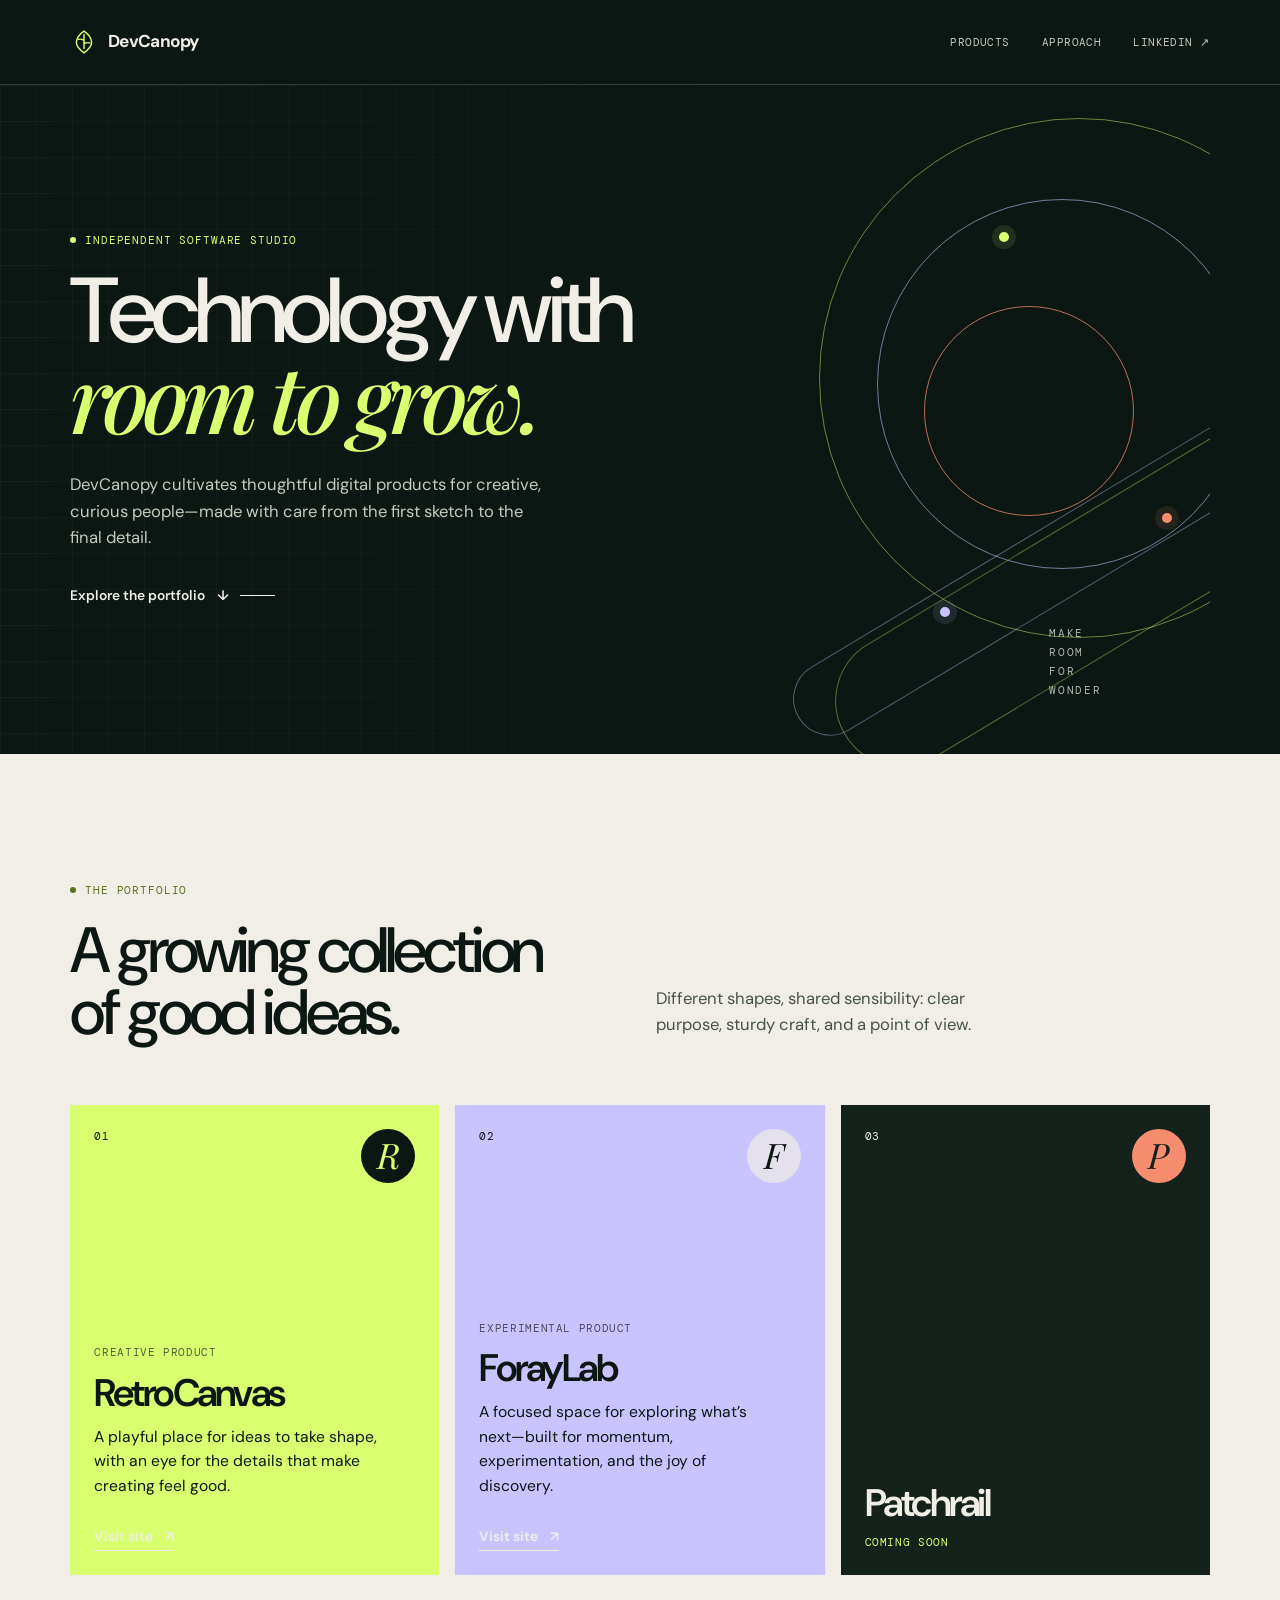
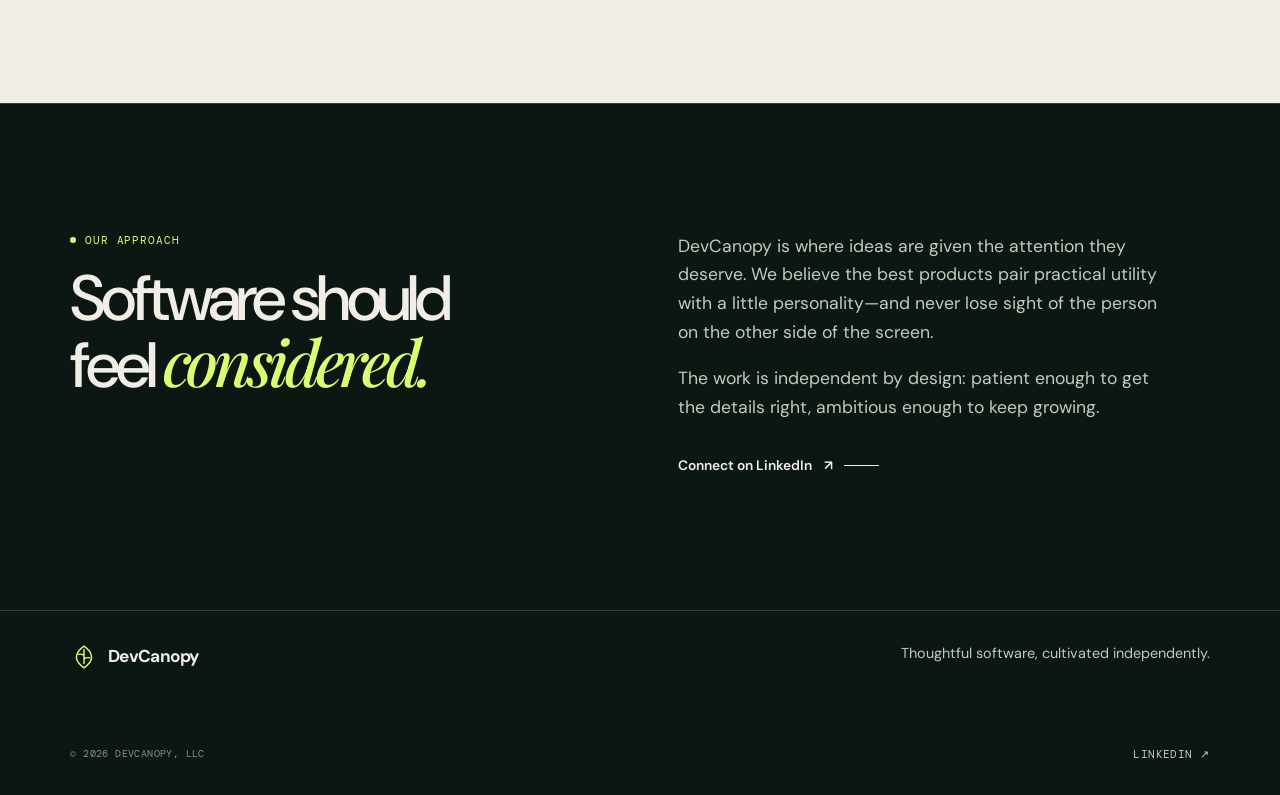
==== index.html @ bb0a16b2 "Dev Canopy - initial build" ====
<!doctype html>
<html lang="en">
  <head>
    <meta charset="UTF-8" />
    <meta name="viewport" content="width=device-width, initial-scale=1.0" />
    <meta
      name="description"
      content="DevCanopy, LLC is an independent software studio cultivating thoughtful digital products for creative, curious people."
    />
    <meta name="theme-color" content="#0c1713" />
    <link rel="canonical" href="https://devcanopy.co/" />
    <link rel="stylesheet" href="styles.css" />

    <meta property="og:type" content="website" />
    <meta property="og:url" content="https://devcanopy.co/" />
    <meta property="og:title" content="DevCanopy — Technology with room to grow" />
    <meta
      property="og:description"
      content="An independent software studio cultivating thoughtful digital products for creative, curious people."
    />
    <meta name="twitter:card" content="summary" />
    <meta name="twitter:title" content="DevCanopy — Technology with room to grow" />
    <meta
      name="twitter:description"
      content="An independent software studio cultivating thoughtful digital products for creative, curious people."
    />

    <title>DevCanopy — Technology with room to grow</title>
    <script type="application/ld+json">
      {
        "@context": "https://schema.org",
        "@type": "Organization",
        "name": "DevCanopy, LLC",
        "url": "https://devcanopy.co/",
        "sameAs": ["https://linkedin.com/jonathanjwatson"]
      }
    </script>
  </head>
  <body>
    <a class="skip-link" href="#main-content">Skip to content</a>

    <header class="site-header">
      <a class="brand" href="#top" aria-label="DevCanopy home">
        <svg class="brand-mark" viewBox="0 0 32 32" aria-hidden="true">
          <path d="M16 3.5c-4.6 3.1-8.7 7.7-8.7 13.2 0 4.7 3.8 8.2 8.7 11.8 4.9-3.6 8.7-7.1 8.7-11.8C24.7 11.2 20.6 6.6 16 3.5Z" />
          <path d="M16 7.5v16M16 14c-2.5-1.4-4.4-1.6-6.6-1M16 18c2.5-1.4 4.4-1.6 6.6-1" />
        </svg>
        <span>DevCanopy</span>
      </a>
      <nav aria-label="Primary navigation">
        <a href="#products">Products</a>
        <a href="#approach">Approach</a>
        <a href="https://linkedin.com/jonathanjwatson" target="_blank" rel="noreferrer">LinkedIn <span aria-hidden="true">↗</span></a>
      </nav>
    </header>

    <main id="main-content">
      <section class="hero section" id="top" aria-labelledby="hero-heading">
        <div class="hero-copy">
          <p class="eyebrow"><span></span> Independent software studio</p>
          <h1 id="hero-heading">Technology with<br /><em>room to grow.</em></h1>
          <p class="hero-intro">
            DevCanopy cultivates thoughtful digital products for creative, curious people—made with care from the first sketch to the final detail.
          </p>
          <a class="text-link" href="#products">Explore the portfolio <span aria-hidden="true">↓</span></a>
        </div>
        <div class="hero-art" aria-hidden="true">
          <div class="halo halo-one"></div>
          <div class="halo halo-two"></div>
          <div class="halo halo-three"></div>
          <div class="seed seed-one"></div>
          <div class="seed seed-two"></div>
          <div class="seed seed-three"></div>
          <p>MAKE<br />ROOM<br />FOR<br />WONDER</p>
        </div>
      </section>

      <section class="products section" id="products" aria-labelledby="products-heading">
        <div class="section-heading">
          <p class="eyebrow"><span></span> The portfolio</p>
          <h2 id="products-heading">A growing collection<br />of good ideas.</h2>
          <p>Different shapes, shared sensibility: clear purpose, sturdy craft, and a point of view.</p>
        </div>

        <div class="product-grid">
          <article class="product-card product-retro">
            <div class="product-card-top">
              <span class="product-number">01</span>
              <span class="product-symbol retro-symbol" aria-hidden="true">R</span>
            </div>
            <div class="product-card-bottom">
              <p class="product-type">Creative product</p>
              <h3>RetroCanvas</h3>
              <p>A playful place for ideas to take shape, with an eye for the details that make creating feel good.</p>
              <a href="https://retrocanvas.io/" target="_blank" rel="noreferrer" aria-label="Visit RetroCanvas">Visit site <span aria-hidden="true">↗</span></a>
            </div>
          </article>

          <article class="product-card product-foray">
            <div class="product-card-top">
              <span class="product-number">02</span>
              <span class="product-symbol foray-symbol" aria-hidden="true">F</span>
            </div>
            <div class="product-card-bottom">
              <p class="product-type">Experimental product</p>
              <h3>ForayLab</h3>
              <p>A focused space for exploring what’s next—built for momentum, experimentation, and the joy of discovery.</p>
              <a href="https://foraylab.io/" target="_blank" rel="noreferrer" aria-label="Visit ForayLab">Visit site <span aria-hidden="true">↗</span></a>
            </div>
          </article>

          <article class="product-card product-patchrail">
            <div class="product-card-top">
              <span class="product-number">03</span>
              <span class="product-symbol patchrail-symbol" aria-hidden="true">P</span>
            </div>
            <div class="product-card-bottom">
              <h3>Patchrail</h3>
              <p class="coming-soon">Coming soon</p>
            </div>
          </article>
        </div>
      </section>

      <section class="approach section" id="approach" aria-labelledby="approach-heading">
        <div class="approach-statement">
          <p class="eyebrow"><span></span> Our approach</p>
          <h2 id="approach-heading">Software should<br />feel <em>considered.</em></h2>
        </div>
        <div class="approach-copy">
          <p>
            DevCanopy is where ideas are given the attention they deserve. We believe the best products pair practical utility with a little personality—and never lose sight of the person on the other side of the screen.
          </p>
          <p>
            The work is independent by design: patient enough to get the details right, ambitious enough to keep growing.
          </p>
          <a class="text-link" href="https://linkedin.com/jonathanjwatson" target="_blank" rel="noreferrer">Connect on LinkedIn <span aria-hidden="true">↗</span></a>
        </div>
      </section>
    </main>

    <footer class="site-footer">
      <a class="brand" href="#top" aria-label="Back to top">
        <svg class="brand-mark" viewBox="0 0 32 32" aria-hidden="true">
          <path d="M16 3.5c-4.6 3.1-8.7 7.7-8.7 13.2 0 4.7 3.8 8.2 8.7 11.8 4.9-3.6 8.7-7.1 8.7-11.8C24.7 11.2 20.6 6.6 16 3.5Z" />
          <path d="M16 7.5v16M16 14c-2.5-1.4-4.4-1.6-6.6-1M16 18c2.5-1.4 4.4-1.6 6.6-1" />
        </svg>
        <span>DevCanopy</span>
      </a>
      <p>Thoughtful software, cultivated independently.</p>
      <div class="footer-meta">
        <span>© <span id="current-year">2026</span> DevCanopy, LLC</span>
        <a href="https://linkedin.com/jonathanjwatson" target="_blank" rel="noreferrer">LinkedIn <span aria-hidden="true">↗</span></a>
      </div>
    </footer>
  </body>
</html>
---- styles.css ----
@import url('https://fonts.googleapis.com/css2?family=DM+Mono:wght@400;500&family=DM+Sans:opsz,wght@9..40,400;9..40,500;9..40,600;9..40,700&family=Playfair+Display:ital,wght@0,500;0,600;1,500;1,600&display=swap');

:root {
  --ink: #0c1713;
  --ink-soft: #15221c;
  --paper: #f0eee6;
  --paper-muted: #c6c9bc;
  --leaf: #d9ff70;
  --leaf-dark: #b5d756;
  --coral: #f58d6e;
  --lavender: #c9c3ff;
  --line: rgba(240, 238, 230, 0.18);
  --sans: 'DM Sans', Arial, sans-serif;
  --serif: 'Playfair Display', Georgia, serif;
  --mono: 'DM Mono', 'SFMono-Regular', Consolas, monospace;
}

* { box-sizing: border-box; }

html { scroll-behavior: smooth; }

body {
  margin: 0;
  background: var(--ink);
  color: var(--paper);
  font-family: var(--sans);
  font-size: 16px;
  line-height: 1.5;
  -webkit-font-smoothing: antialiased;
}

a { color: inherit; }

.skip-link {
  position: fixed;
  top: -4rem;
  left: 1rem;
  z-index: 100;
  padding: .7rem 1rem;
  background: var(--leaf);
  color: var(--ink);
  font-weight: 700;
}

.skip-link:focus { top: 1rem; }

.site-header,
.site-footer,
.section {
  width: min(100%, 1440px);
  margin: 0 auto;
}

.site-header {
  display: flex;
  align-items: center;
  justify-content: space-between;
  min-height: 84px;
  padding: 0 5.5vw;
}

.brand {
  display: inline-flex;
  align-items: center;
  gap: .6rem;
  color: var(--paper);
  font-size: 1.08rem;
  font-weight: 700;
  letter-spacing: -.04em;
  text-decoration: none;
}

.brand-mark {
  width: 28px;
  height: 28px;
  fill: none;
  stroke: var(--leaf);
  stroke-linecap: round;
  stroke-linejoin: round;
  stroke-width: 1.65;
}

nav { display: flex; align-items: center; gap: clamp(1rem, 2.5vw, 2.8rem); }

nav a,
.footer-meta a {
  color: var(--paper-muted);
  font-family: var(--mono);
  font-size: .68rem;
  letter-spacing: .04em;
  text-decoration: none;
  text-transform: uppercase;
  transition: color .2s ease;
}

nav a:hover,
.footer-meta a:hover { color: var(--leaf); }

.section { padding-left: 5.5vw; padding-right: 5.5vw; }

.hero {
  position: relative;
  display: grid;
  grid-template-columns: minmax(0, 1.05fr) minmax(310px, .95fr);
  align-items: center;
  min-height: 670px;
  overflow: hidden;
  border-top: 1px solid var(--line);
}

.hero::before {
  position: absolute;
  inset: 0;
  z-index: -2;
  content: '';
  background-image: linear-gradient(rgba(240,238,230,.035) 1px, transparent 1px), linear-gradient(90deg, rgba(240,238,230,.035) 1px, transparent 1px);
  background-size: 36px 36px;
  mask-image: linear-gradient(90deg, black, transparent 75%);
}

.hero-copy { padding: 6rem 1rem 6rem 0; }

.eyebrow {
  display: flex;
  align-items: center;
  gap: .55rem;
  margin: 0 0 1.35rem;
  color: var(--leaf);
  font-family: var(--mono);
  font-size: .67rem;
  letter-spacing: .08em;
  text-transform: uppercase;
}

.eyebrow span {
  width: 6px;
  height: 6px;
  border-radius: 50%;
  background: currentColor;
}

h1, h2, h3, p { margin-top: 0; }

h1, h2, h3 { letter-spacing: -.065em; }

h1 {
  max-width: 710px;
  margin-bottom: 1.6rem;
  font-size: clamp(3.5rem, 7.2vw, 7.7rem);
  font-weight: 500;
  line-height: .91;
}

h1 em, h2 em { color: var(--leaf); font-family: var(--serif); font-weight: 500; }

.hero-intro {
  max-width: 475px;
  margin-bottom: 2rem;
  color: var(--paper-muted);
  font-size: clamp(1rem, 1.3vw, 1.18rem);
  line-height: 1.6;
}

.text-link,
.product-card a {
  display: inline-flex;
  gap: .7rem;
  align-items: center;
  color: var(--paper);
  font-size: .86rem;
  font-weight: 600;
  text-decoration: none;
}

.text-link::after {
  width: 2.2rem;
  height: 1px;
  content: '';
  background: currentColor;
  transition: width .25s ease;
}

.text-link:hover::after { width: 3rem; }

.hero-art {
  position: relative;
  align-self: stretch;
  min-height: 510px;
  overflow: hidden;
}

.halo {
  position: absolute;
  border: 1px solid rgba(217,255,112,.47);
  border-radius: 50%;
}

.halo-one { width: 520px; height: 520px; top: 5%; right: -24%; }
.halo-two { width: 370px; height: 370px; top: 17%; right: -7%; border-color: rgba(201,195,255,.57); }
.halo-three { width: 210px; height: 210px; top: 33%; right: 14%; border-color: rgba(245,141,110,.75); }

.hero-art::before,
.hero-art::after {
  position: absolute;
  content: '';
  border-radius: 999px;
}

.hero-art::before {
  width: 110%;
  height: 130px;
  right: -35%;
  bottom: 16%;
  border: 1px solid rgba(217,255,112,.37);
  transform: rotate(-31deg);
}

.hero-art::after {
  width: 130%;
  height: 72px;
  right: -45%;
  bottom: 27%;
  border: 1px solid rgba(201,195,255,.4);
  transform: rotate(-31deg);
}

.seed { position: absolute; width: 10px; height: 10px; border-radius: 50%; }
.seed-one { top: 22%; right: 37%; background: var(--leaf); box-shadow: 0 0 0 7px rgba(217,255,112,.1); }
.seed-two { top: 64%; right: 7%; background: var(--coral); box-shadow: 0 0 0 7px rgba(245,141,110,.1); }
.seed-three { top: 78%; right: 48%; background: var(--lavender); box-shadow: 0 0 0 7px rgba(201,195,255,.1); }

.hero-art p {
  position: absolute;
  right: 20%;
  bottom: 8%;
  margin: 0;
  color: rgba(240,238,230,.73);
  font-family: var(--mono);
  font-size: .66rem;
  letter-spacing: .16em;
  line-height: 1.8;
}

.products {
  padding-top: clamp(5rem, 10vw, 11rem);
  padding-bottom: clamp(5rem, 10vw, 11rem);
  background: var(--paper);
  color: var(--ink);
}

.section-heading { display: grid; grid-template-columns: 1fr 1fr; column-gap: 2rem; margin-bottom: 3.8rem; }
.section-heading .eyebrow { grid-column: 1 / -1; color: #587221; }

h2 {
  margin-bottom: 0;
  font-size: clamp(2.7rem, 5vw, 5.5rem);
  font-weight: 500;
  line-height: .97;
}

.section-heading > p:last-child {
  max-width: 355px;
  align-self: end;
  margin: 0 0 .4rem;
  color: #46524b;
  font-size: 1.04rem;
  line-height: 1.55;
}

.product-grid { display: grid; grid-template-columns: repeat(3, 1fr); gap: 1rem; }

.product-card {
  display: flex;
  flex-direction: column;
  min-height: 470px;
  padding: 1.5rem;
  overflow: hidden;
  color: var(--ink);
  transition: transform .25s ease, box-shadow .25s ease;
}

.product-card:hover { transform: translateY(-7px); box-shadow: 0 14px 24px rgba(12,23,19,.13); }
.product-card-top { display: flex; align-items: flex-start; justify-content: space-between; }
.product-number, .product-type, .coming-soon { font-family: var(--mono); font-size: .66rem; letter-spacing: .06em; text-transform: uppercase; }
.product-symbol { display: grid; width: 54px; height: 54px; place-items: center; border-radius: 50%; font-family: var(--serif); font-size: 2.2rem; font-style: italic; }
.product-card-bottom { margin-top: auto; }
.product-type { margin-bottom: .85rem; opacity: .68; }
.product-card h3 { margin-bottom: .85rem; font-size: clamp(2rem, 3vw, 3rem); font-weight: 600; line-height: .95; }
.product-card-bottom > p:not(.product-type):not(.coming-soon) { max-width: 295px; margin-bottom: 1.6rem; font-size: .98rem; line-height: 1.56; }
.product-card a { border-bottom: 1px solid currentColor; padding-bottom: .2rem; }

.product-retro { background: var(--leaf); }
.retro-symbol { color: var(--leaf); background: var(--ink); }
.product-foray { background: var(--lavender); }
.foray-symbol { color: var(--ink); background: rgba(240,238,230,.7); }
.product-patchrail { color: var(--paper); background: var(--ink-soft); }
.product-patchrail .product-symbol { color: var(--ink-soft); background: var(--coral); }
.product-patchrail .coming-soon { margin: 0; color: var(--leaf); }

.approach {
  display: grid;
  grid-template-columns: 1fr 1fr;
  gap: 6vw;
  padding-top: clamp(5rem, 10vw, 10rem);
  padding-bottom: clamp(5rem, 10vw, 10rem);
  border-top: 1px solid var(--line);
}

.approach .eyebrow { margin-bottom: 1.25rem; }
.approach h2 { max-width: 590px; }
.approach-copy { align-self: end; max-width: 480px; padding-bottom: .3rem; }
.approach-copy p { color: var(--paper-muted); font-size: 1.1rem; line-height: 1.63; }
.approach-copy p + p { margin-bottom: 2rem; }

.site-footer {
  display: grid;
  grid-template-columns: 1fr auto;
  gap: 1.5rem;
  padding: 2rem 5.5vw;
  border-top: 1px solid var(--line);
}

.site-footer > p { margin: 0; color: var(--paper-muted); font-size: .9rem; }
.footer-meta { display: flex; grid-column: 1 / -1; justify-content: space-between; padding-top: 3.2rem; color: rgba(240,238,230,.55); font-family: var(--mono); font-size: .63rem; letter-spacing: .04em; text-transform: uppercase; }

:focus-visible { outline: 2px solid var(--leaf); outline-offset: 4px; }

@media (max-width: 760px) {
  .site-header { min-height: 72px; padding-right: 1.4rem; padding-left: 1.4rem; }
  nav { gap: 1rem; }
  nav a { font-size: .6rem; }
  nav a:first-child { display: none; }
  .section { padding-right: 1.4rem; padding-left: 1.4rem; }
  .hero { display: block; min-height: 0; }
  .hero-copy { padding-top: 5.5rem; padding-bottom: 3.7rem; }
  .hero-art { min-height: 325px; margin: 0 -1.4rem; }
  .halo-one { width: 360px; height: 360px; top: -10%; right: -27%; }
  .halo-two { width: 260px; height: 260px; top: 8%; right: -4%; }
  .halo-three { width: 150px; height: 150px; top: 27%; right: 19%; }
  .section-heading, .approach { grid-template-columns: 1fr; }
  .section-heading { gap: 1.35rem; margin-bottom: 2.3rem; }
  .section-heading > p:last-child { margin: 0; }
  .product-grid { grid-template-columns: 1fr; gap: .85rem; }
  .product-card { min-height: 370px; }
  .approach { gap: 3rem; }
  .site-footer { display: flex; flex-direction: column; padding: 1.8rem 1.4rem; }
  .footer-meta { gap: 1rem; padding-top: 1.6rem; }
}

@media (prefers-reduced-motion: reduce) {
  html { scroll-behavior: auto; }
  *, *::before, *::after { transition-duration: .01ms !important; animation-duration: .01ms !important; animation-iteration-count: 1 !important; }
}
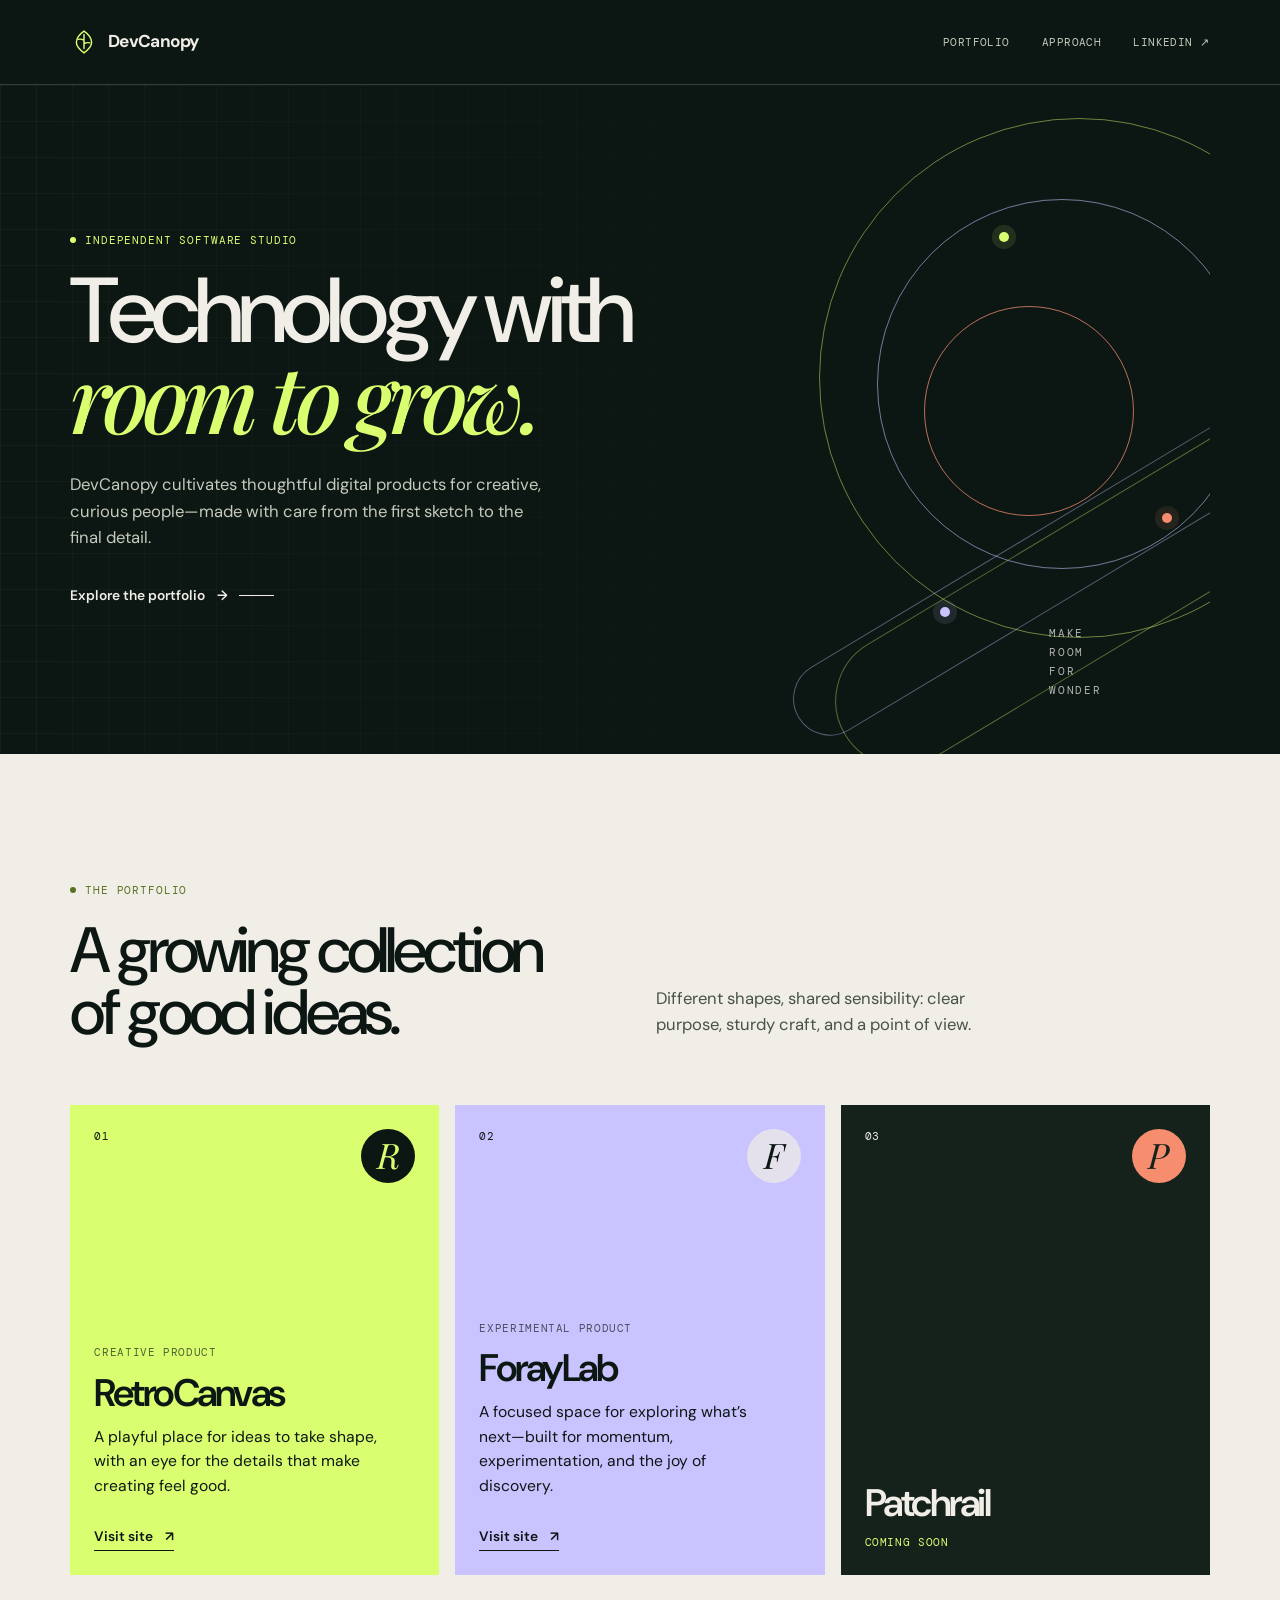
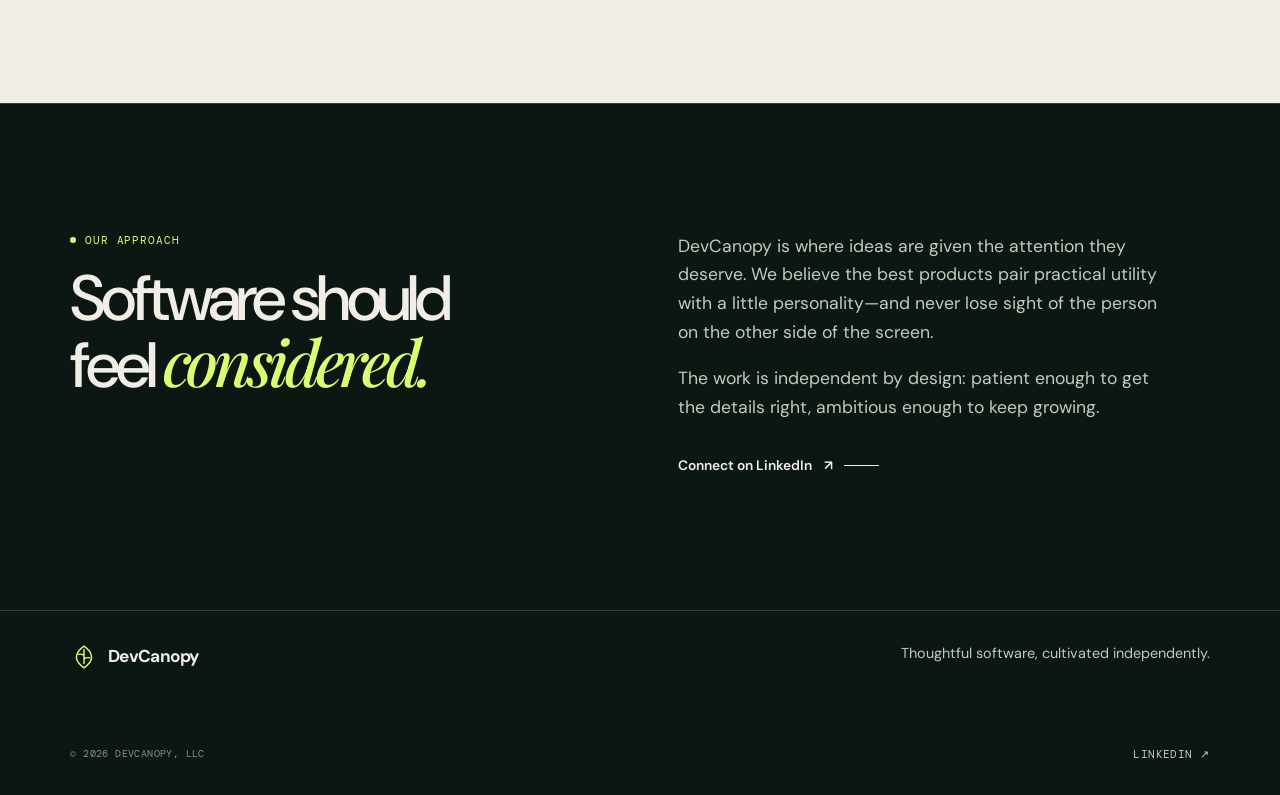
==== commit dc47f6df: "Updated crawlability" ====
--- a/index.html
+++ b/index.html
@@ -5,34 +5,76 @@
     <meta name="viewport" content="width=device-width, initial-scale=1.0" />
     <meta
       name="description"
-      content="DevCanopy, LLC is an independent software studio cultivating thoughtful digital products for creative, curious people."
+      content="DevCanopy is an independent software studio cultivating thoughtful digital products for creative, curious people."
     />
+    <meta name="robots" content="index,follow,max-image-preview:large" />
     <meta name="theme-color" content="#0c1713" />
     <link rel="canonical" href="https://devcanopy.co/" />
-    <link rel="stylesheet" href="styles.css" />
+    <link rel="icon" href="/favicon.svg" type="image/svg+xml" />
+    <link rel="icon" href="/favicon-32.png" sizes="32x32" type="image/png" />
+    <link rel="apple-touch-icon" href="/apple-touch-icon.png" sizes="180x180" />
+    <link rel="manifest" href="/site.webmanifest" />
+    <link rel="stylesheet" href="/styles.css" />
 
     <meta property="og:type" content="website" />
+    <meta property="og:site_name" content="DevCanopy" />
     <meta property="og:url" content="https://devcanopy.co/" />
-    <meta property="og:title" content="DevCanopy — Technology with room to grow" />
+    <meta property="og:title" content="DevCanopy — Independent Software Studio" />
     <meta
       property="og:description"
       content="An independent software studio cultivating thoughtful digital products for creative, curious people."
     />
-    <meta name="twitter:card" content="summary" />
-    <meta name="twitter:title" content="DevCanopy — Technology with room to grow" />
+    <meta property="og:image" content="https://devcanopy.co/assets/devcanopy-og.png" />
+    <meta property="og:image:secure_url" content="https://devcanopy.co/assets/devcanopy-og.png" />
+    <meta property="og:image:type" content="image/png" />
+    <meta property="og:image:width" content="1200" />
+    <meta property="og:image:height" content="630" />
+    <meta
+      property="og:image:alt"
+      content="DevCanopy — Technology with room to grow"
+    />
+    <meta name="twitter:card" content="summary_large_image" />
+    <meta name="twitter:title" content="DevCanopy — Independent Software Studio" />
     <meta
       name="twitter:description"
       content="An independent software studio cultivating thoughtful digital products for creative, curious people."
     />
+    <meta name="twitter:image" content="https://devcanopy.co/assets/devcanopy-og.png" />
+    <meta
+      name="twitter:image:alt"
+      content="DevCanopy — Technology with room to grow"
+    />
 
-    <title>DevCanopy — Technology with room to grow</title>
+    <title>DevCanopy — Independent Software Studio</title>
     <script type="application/ld+json">
       {
         "@context": "https://schema.org",
-        "@type": "Organization",
-        "name": "DevCanopy, LLC",
-        "url": "https://devcanopy.co/",
-        "sameAs": ["https://linkedin.com/jonathanjwatson"]
+        "@graph": [
+          {
+            "@type": "Organization",
+            "@id": "https://devcanopy.co/#organization",
+            "name": "DevCanopy, LLC",
+            "alternateName": "DevCanopy",
+            "url": "https://devcanopy.co/",
+            "description": "DevCanopy is an independent software studio cultivating thoughtful digital products for creative, curious people.",
+            "logo": {
+              "@type": "ImageObject",
+              "url": "https://devcanopy.co/icon-512.png",
+              "width": 512,
+              "height": 512
+            },
+            "sameAs": ["https://linkedin.com/jonathanjwatson"]
+          },
+          {
+            "@type": "WebSite",
+            "@id": "https://devcanopy.co/#website",
+            "url": "https://devcanopy.co/",
+            "name": "DevCanopy",
+            "description": "Independent software studio cultivating thoughtful digital products.",
+            "inLanguage": "en-US",
+            "publisher": { "@id": "https://devcanopy.co/#organization" }
+          }
+        ]
       }
     </script>
   </head>
@@ -48,8 +90,8 @@
         <span>DevCanopy</span>
       </a>
       <nav aria-label="Primary navigation">
-        <a href="#products">Products</a>
-        <a href="#approach">Approach</a>
+        <a href="/portfolio/">Portfolio</a>
+        <a href="/about/">Approach</a>
         <a href="https://linkedin.com/jonathanjwatson" target="_blank" rel="noreferrer">LinkedIn <span aria-hidden="true">↗</span></a>
       </nav>
     </header>
@@ -62,7 +104,7 @@
           <p class="hero-intro">
             DevCanopy cultivates thoughtful digital products for creative, curious people—made with care from the first sketch to the final detail.
           </p>
-          <a class="text-link" href="#products">Explore the portfolio <span aria-hidden="true">↓</span></a>
+          <a class="text-link" href="/portfolio/">Explore the portfolio <span aria-hidden="true">→</span></a>
         </div>
         <div class="hero-art" aria-hidden="true">
           <div class="halo halo-one"></div>
--- a/styles.css
+++ b/styles.css
@@ -290,8 +290,10 @@
 .product-card a { border-bottom: 1px solid currentColor; padding-bottom: .2rem; }
 
 .product-retro { background: var(--leaf); }
+.product-retro a { color: var(--ink); }
 .retro-symbol { color: var(--leaf); background: var(--ink); }
 .product-foray { background: var(--lavender); }
+.product-foray a { color: var(--ink); }
 .foray-symbol { color: var(--ink); background: rgba(240,238,230,.7); }
 .product-patchrail { color: var(--paper); background: var(--ink-soft); }
 .product-patchrail .product-symbol { color: var(--ink-soft); background: var(--coral); }
@@ -324,6 +326,41 @@
 .footer-meta { display: flex; grid-column: 1 / -1; justify-content: space-between; padding-top: 3.2rem; color: rgba(240,238,230,.55); font-family: var(--mono); font-size: .63rem; letter-spacing: .04em; text-transform: uppercase; }
 
 :focus-visible { outline: 2px solid var(--leaf); outline-offset: 4px; }
+
+.page-hero {
+  min-height: 410px;
+  padding-top: clamp(5rem, 10vw, 9rem);
+  padding-bottom: clamp(4rem, 7vw, 7rem);
+  border-top: 1px solid var(--line);
+}
+
+.page-hero h1 { max-width: 780px; }
+.page-hero .hero-intro { max-width: 650px; margin-bottom: 0; }
+
+.page-content {
+  display: grid;
+  grid-template-columns: minmax(0, 1fr) minmax(260px, .7fr);
+  gap: clamp(2.5rem, 8vw, 10rem);
+  padding-top: clamp(4rem, 8vw, 8rem);
+  padding-bottom: clamp(5rem, 10vw, 10rem);
+  background: var(--paper);
+  color: var(--ink);
+}
+
+.page-content h2 { margin-bottom: 1.4rem; font-size: clamp(2.4rem, 4.5vw, 4.4rem); }
+.page-content p { max-width: 690px; color: #46524b; font-size: 1.08rem; line-height: 1.65; }
+.page-content p + p { margin-top: 1.2rem; }
+.page-aside { align-self: start; padding: 1.45rem; border-top: 2px solid #587221; background: #e4e6d9; }
+.page-aside p { margin: 0; font-family: var(--mono); font-size: .74rem; letter-spacing: .04em; line-height: 1.65; text-transform: uppercase; }
+
+.portfolio-list { display: grid; gap: 1px; margin-top: 3rem; background: rgba(12,23,19,.15); }
+.portfolio-item { display: grid; grid-template-columns: auto minmax(0, 1fr) auto; gap: 1.4rem; align-items: center; padding: 1.65rem 0; background: var(--paper); }
+.portfolio-item-number { color: #587221; font-family: var(--mono); font-size: .7rem; letter-spacing: .08em; }
+.portfolio-item h3 { margin: 0 0 .4rem; font-size: clamp(1.6rem, 3vw, 2.4rem); font-weight: 600; line-height: 1; }
+.portfolio-item p { margin: 0; font-size: .98rem; }
+.portfolio-item a { color: var(--ink); font-family: var(--mono); font-size: .7rem; letter-spacing: .05em; text-decoration: none; text-transform: uppercase; }
+.portfolio-item a:hover { color: #587221; }
+.portfolio-item .coming-soon { color: #587221; }
 
 @media (max-width: 760px) {
   .site-header { min-height: 72px; padding-right: 1.4rem; padding-left: 1.4rem; }
@@ -345,6 +382,9 @@
   .approach { gap: 3rem; }
   .site-footer { display: flex; flex-direction: column; padding: 1.8rem 1.4rem; }
   .footer-meta { gap: 1rem; padding-top: 1.6rem; }
+  .page-content { grid-template-columns: 1fr; gap: 2.5rem; }
+  .portfolio-item { grid-template-columns: auto minmax(0, 1fr); }
+  .portfolio-item > a, .portfolio-item .coming-soon { grid-column: 2; }
 }
 
 @media (prefers-reduced-motion: reduce) {
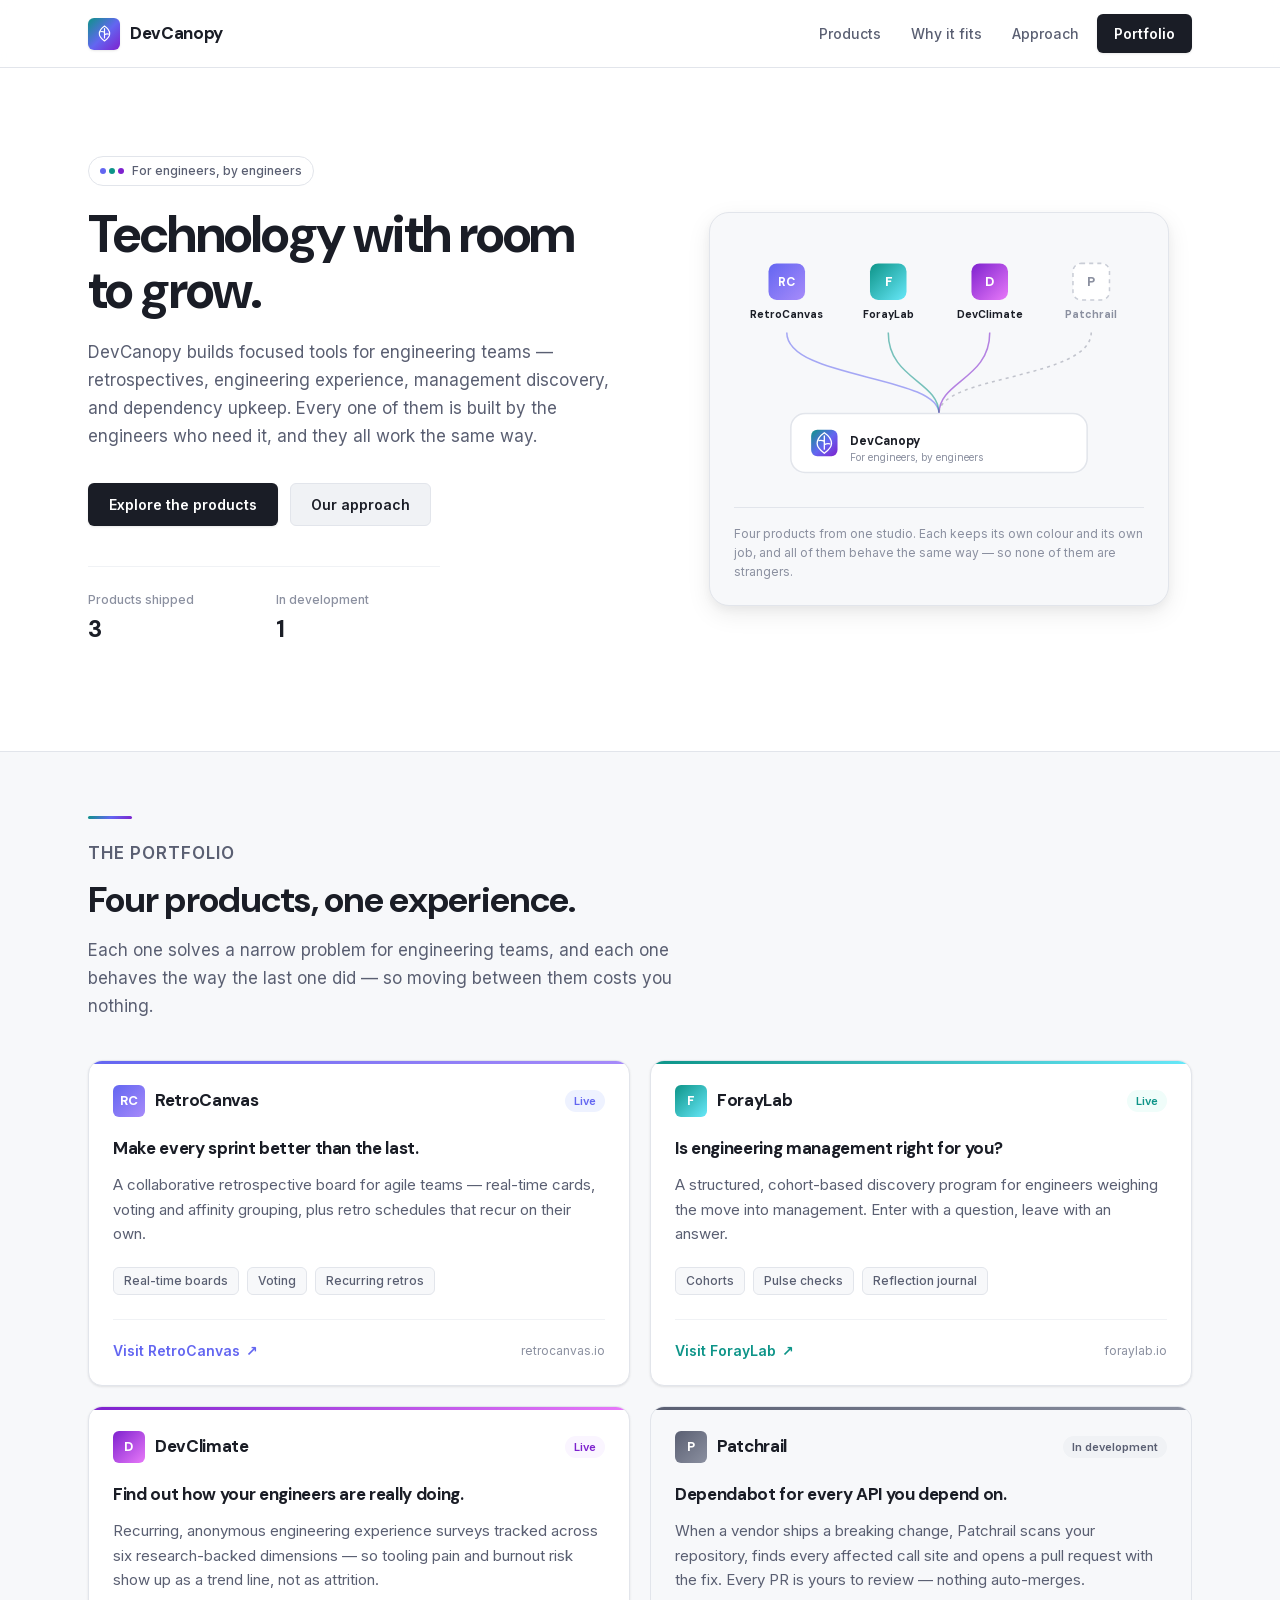
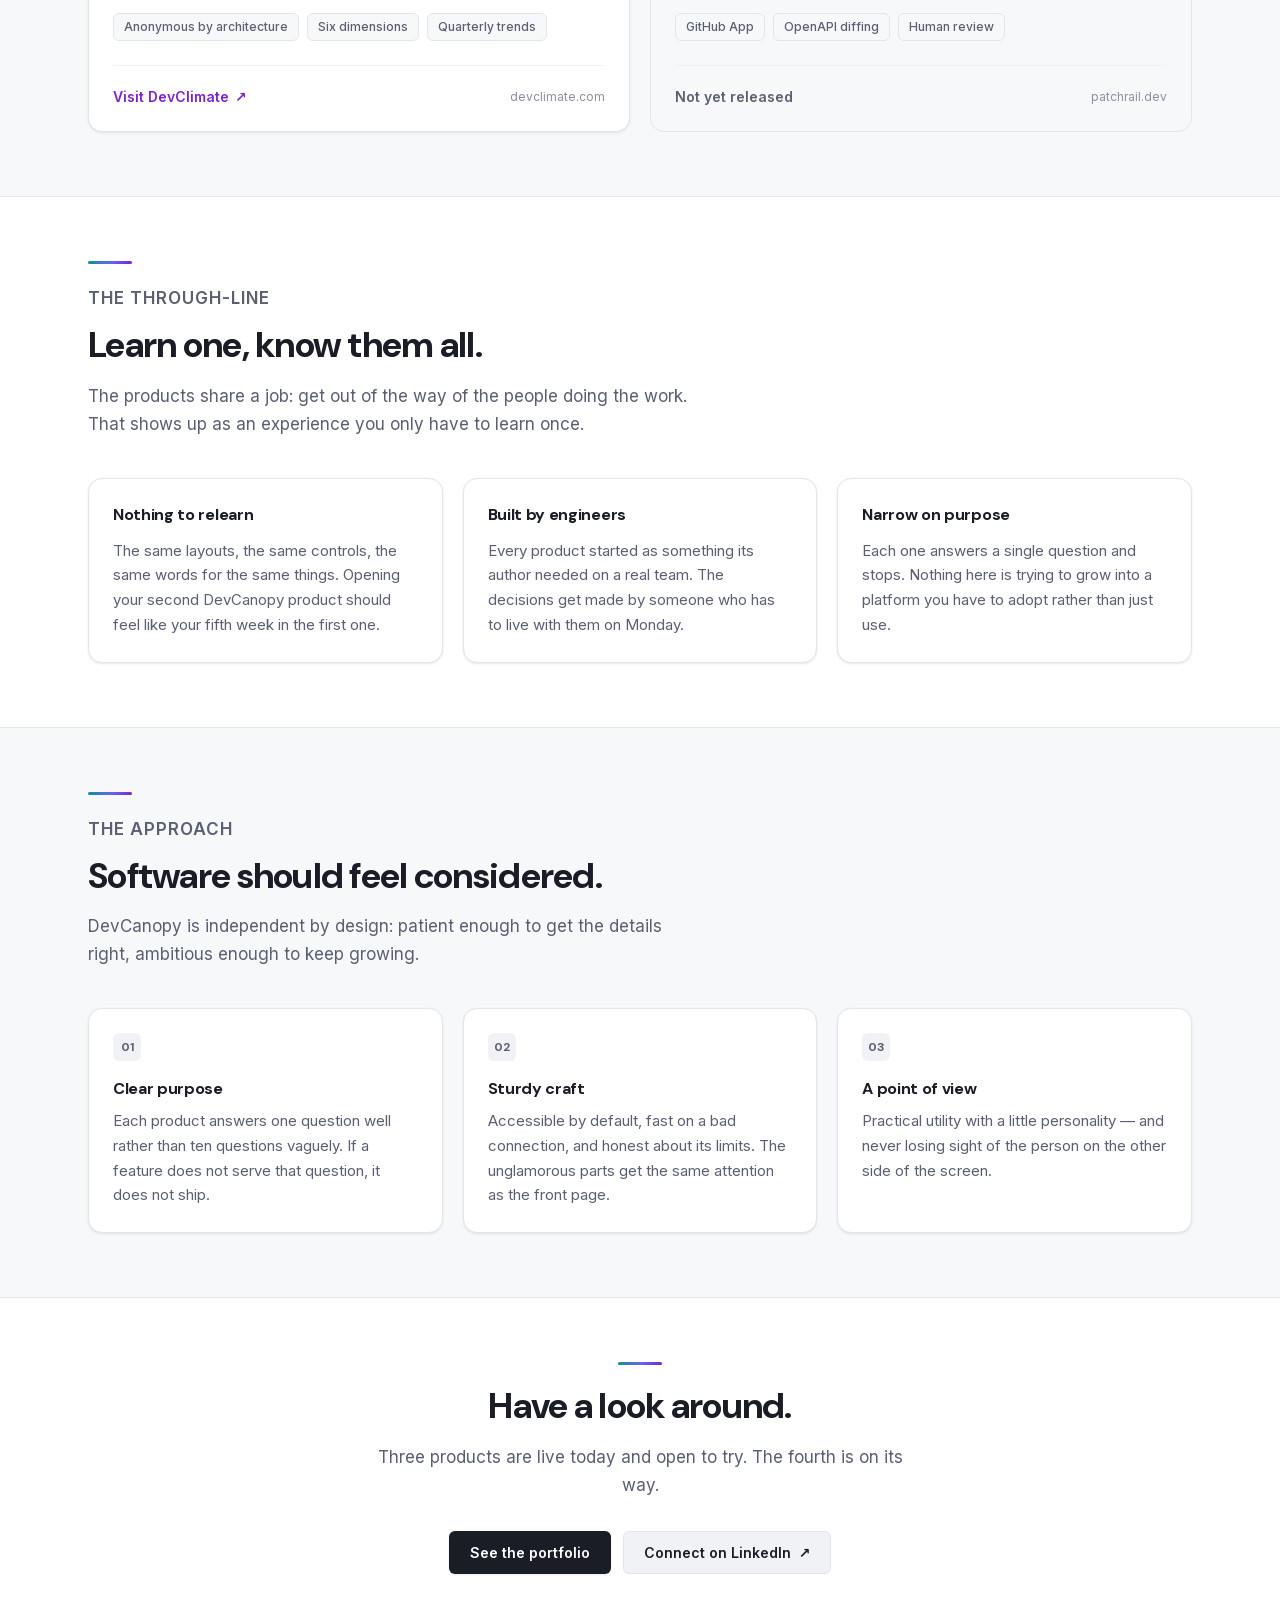
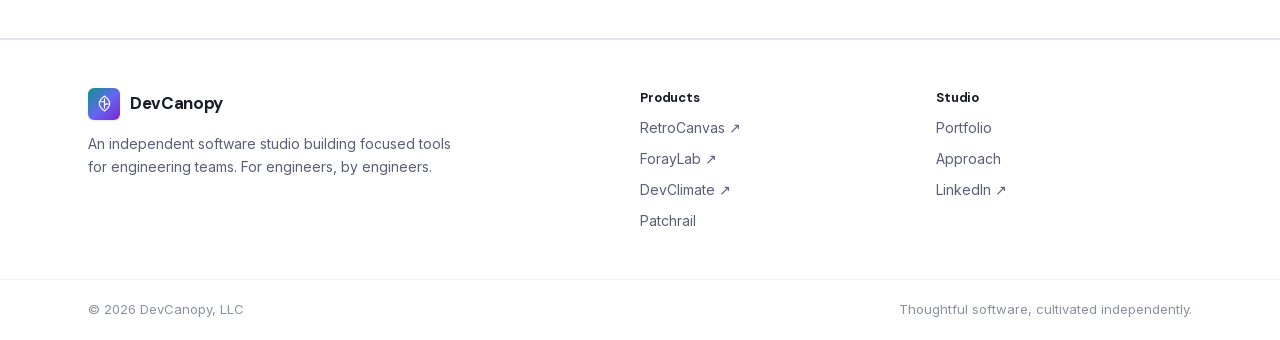
==== commit 6b4a329f: "Redesign the site to match the product suite devcanopy.co was dark ink, Playfair Display and lime, w" ====
--- a/index.html
+++ b/index.html
@@ -5,15 +5,20 @@
     <meta name="viewport" content="width=device-width, initial-scale=1.0" />
     <meta
       name="description"
-      content="DevCanopy is an independent software studio cultivating thoughtful digital products for creative, curious people."
+      content="DevCanopy is an independent software studio building focused tools for engineering teams: RetroCanvas, ForayLab, DevClimate and Patchrail."
     />
     <meta name="robots" content="index,follow,max-image-preview:large" />
-    <meta name="theme-color" content="#0c1713" />
+    <meta name="theme-color" content="#ffffff" />
     <link rel="canonical" href="https://devcanopy.co/" />
     <link rel="icon" href="/favicon.svg" type="image/svg+xml" />
     <link rel="icon" href="/favicon-32.png" sizes="32x32" type="image/png" />
     <link rel="apple-touch-icon" href="/apple-touch-icon.png" sizes="180x180" />
     <link rel="manifest" href="/site.webmanifest" />
+
+    <!-- The two faces above the fold, preloaded so the wordmark and the
+         headline do not reflow. Same files the product sites serve. -->
+    <link rel="preload" href="/fonts/dm-sans-latin.woff2" as="font" type="font/woff2" crossorigin />
+    <link rel="preload" href="/fonts/inter-latin.woff2" as="font" type="font/woff2" crossorigin />
     <link rel="stylesheet" href="/styles.css" />
 
     <meta property="og:type" content="website" />
@@ -22,28 +27,22 @@
     <meta property="og:title" content="DevCanopy — Independent Software Studio" />
     <meta
       property="og:description"
-      content="An independent software studio cultivating thoughtful digital products for creative, curious people."
+      content="Focused tools for engineering teams. For engineers, by engineers."
     />
     <meta property="og:image" content="https://devcanopy.co/assets/devcanopy-og.png" />
     <meta property="og:image:secure_url" content="https://devcanopy.co/assets/devcanopy-og.png" />
     <meta property="og:image:type" content="image/png" />
     <meta property="og:image:width" content="1200" />
     <meta property="og:image:height" content="630" />
-    <meta
-      property="og:image:alt"
-      content="DevCanopy — Technology with room to grow"
-    />
+    <meta property="og:image:alt" content="DevCanopy — technology with room to grow" />
     <meta name="twitter:card" content="summary_large_image" />
     <meta name="twitter:title" content="DevCanopy — Independent Software Studio" />
     <meta
       name="twitter:description"
-      content="An independent software studio cultivating thoughtful digital products for creative, curious people."
+      content="Focused tools for engineering teams. For engineers, by engineers."
     />
     <meta name="twitter:image" content="https://devcanopy.co/assets/devcanopy-og.png" />
-    <meta
-      name="twitter:image:alt"
-      content="DevCanopy — Technology with room to grow"
-    />
+    <meta name="twitter:image:alt" content="DevCanopy — technology with room to grow" />
 
     <title>DevCanopy — Independent Software Studio</title>
     <script type="application/ld+json">
@@ -56,7 +55,7 @@
             "name": "DevCanopy, LLC",
             "alternateName": "DevCanopy",
             "url": "https://devcanopy.co/",
-            "description": "DevCanopy is an independent software studio cultivating thoughtful digital products for creative, curious people.",
+            "description": "DevCanopy is an independent software studio building focused tools for engineering teams.",
             "logo": {
               "@type": "ImageObject",
               "url": "https://devcanopy.co/icon-512.png",
@@ -70,9 +69,67 @@
             "@id": "https://devcanopy.co/#website",
             "url": "https://devcanopy.co/",
             "name": "DevCanopy",
-            "description": "Independent software studio cultivating thoughtful digital products.",
+            "description": "Independent software studio building focused tools for engineering teams.",
             "inLanguage": "en-US",
             "publisher": { "@id": "https://devcanopy.co/#organization" }
+          },
+          {
+            "@type": "ItemList",
+            "@id": "https://devcanopy.co/#products",
+            "name": "DevCanopy products",
+            "itemListElement": [
+              {
+                "@type": "ListItem",
+                "position": 1,
+                "item": {
+                  "@type": "SoftwareApplication",
+                  "name": "RetroCanvas",
+                  "url": "https://retrocanvas.io/",
+                  "applicationCategory": "BusinessApplication",
+                  "operatingSystem": "Web",
+                  "description": "Collaborative retrospective boards for agile teams, with real-time cards, voting, affinity grouping and recurring retro schedules.",
+                  "publisher": { "@id": "https://devcanopy.co/#organization" }
+                }
+              },
+              {
+                "@type": "ListItem",
+                "position": 2,
+                "item": {
+                  "@type": "SoftwareApplication",
+                  "name": "ForayLab",
+                  "url": "https://foraylab.io/",
+                  "applicationCategory": "BusinessApplication",
+                  "operatingSystem": "Web",
+                  "description": "A structured, cohort-based discovery program for engineers exploring the move into management.",
+                  "publisher": { "@id": "https://devcanopy.co/#organization" }
+                }
+              },
+              {
+                "@type": "ListItem",
+                "position": 3,
+                "item": {
+                  "@type": "SoftwareApplication",
+                  "name": "DevClimate",
+                  "url": "https://devclimate.com/",
+                  "applicationCategory": "BusinessApplication",
+                  "operatingSystem": "Web",
+                  "description": "Recurring, anonymous engineering experience surveys with longitudinal trend tracking across six research-backed dimensions.",
+                  "publisher": { "@id": "https://devcanopy.co/#organization" }
+                }
+              },
+              {
+                "@type": "ListItem",
+                "position": 4,
+                "item": {
+                  "@type": "SoftwareApplication",
+                  "name": "Patchrail",
+                  "applicationCategory": "DeveloperApplication",
+                  "operatingSystem": "Web",
+                  "description": "A GitHub App that detects breaking third-party API changes, finds the affected call sites and opens a pull request with the fix. In development.",
+                  "publisher": { "@id": "https://devcanopy.co/#organization" }
+                }
+              }
+            ]
           }
         ]
       }
@@ -82,118 +139,414 @@
     <a class="skip-link" href="#main-content">Skip to content</a>
 
     <header class="site-header">
-      <a class="brand" href="#top" aria-label="DevCanopy home">
-        <svg class="brand-mark" viewBox="0 0 32 32" aria-hidden="true">
-          <path d="M16 3.5c-4.6 3.1-8.7 7.7-8.7 13.2 0 4.7 3.8 8.2 8.7 11.8 4.9-3.6 8.7-7.1 8.7-11.8C24.7 11.2 20.6 6.6 16 3.5Z" />
-          <path d="M16 7.5v16M16 14c-2.5-1.4-4.4-1.6-6.6-1M16 18c2.5-1.4 4.4-1.6 6.6-1" />
-        </svg>
-        <span>DevCanopy</span>
-      </a>
-      <nav aria-label="Primary navigation">
-        <a href="/portfolio/">Portfolio</a>
-        <a href="/about/">Approach</a>
-        <a href="https://linkedin.com/jonathanjwatson" target="_blank" rel="noreferrer">LinkedIn <span aria-hidden="true">↗</span></a>
-      </nav>
+      <div class="shell">
+        <a class="logo" href="/" aria-label="DevCanopy home">
+          <span class="logo-chip" aria-hidden="true">
+            <svg viewBox="0 0 32 32">
+              <path d="M16 3.5c-4.6 3.1-8.7 7.7-8.7 13.2 0 4.7 3.8 8.2 8.7 11.8 4.9-3.6 8.7-7.1 8.7-11.8C24.7 11.2 20.6 6.6 16 3.5Z" />
+              <path d="M16 7.5v16M16 14c-2.5-1.4-4.4-1.6-6.6-1M16 18c2.5-1.4 4.4-1.6 6.6-1" />
+            </svg>
+          </span>
+          <span class="logo-word">DevCanopy</span>
+        </a>
+        <nav class="site-nav" aria-label="Primary">
+          <a class="nav-link nav-desktop" href="#products">Products</a>
+          <a class="nav-link nav-desktop" href="#experience">Why it fits</a>
+          <a class="nav-link" href="/about/">Approach</a>
+          <a class="btn btn-primary btn-sm" href="/portfolio/">Portfolio</a>
+        </nav>
+      </div>
     </header>
 
     <main id="main-content">
-      <section class="hero section" id="top" aria-labelledby="hero-heading">
-        <div class="hero-copy">
-          <p class="eyebrow"><span></span> Independent software studio</p>
-          <h1 id="hero-heading">Technology with<br /><em>room to grow.</em></h1>
-          <p class="hero-intro">
-            DevCanopy cultivates thoughtful digital products for creative, curious people—made with care from the first sketch to the final detail.
+      <!-- ── Hero ── -->
+      <section class="hero" aria-labelledby="hero-heading">
+        <div class="shell">
+          <div>
+            <p class="pill">
+              <span class="pill-dots" aria-hidden="true">
+                <i style="background: #6366f1"></i>
+                <i style="background: #0d9488"></i>
+                <i style="background: #7e22ce"></i>
+              </span>
+              For engineers, by engineers
+            </p>
+            <h1 id="hero-heading">Technology with room<br />to grow.</h1>
+            <p class="hero-sub">
+              DevCanopy builds focused tools for engineering teams — retrospectives, engineering
+              experience, management discovery, and dependency upkeep. Every one of them is built
+              by the engineers who need it, and they all work the same way.
+            </p>
+            <div class="hero-actions">
+              <a class="btn btn-primary" href="#products">Explore the products</a>
+              <a class="btn btn-secondary" href="/about/">Our approach</a>
+            </div>
+            <dl class="hero-stats">
+              <div>
+                <dt>Products shipped</dt>
+                <dd>3</dd>
+              </div>
+              <div>
+                <dt>In development</dt>
+                <dd>1</dd>
+              </div>
+            </dl>
+          </div>
+
+          <!-- The suite, drawn. Each leaf carries the real brand colour of
+               the site it stands for, so this doubles as the colour key for
+               the cards below. -->
+          <div class="canopy">
+            <svg viewBox="0 0 404 250" role="img" aria-labelledby="canopy-title canopy-desc">
+              <title id="canopy-title">The DevCanopy suite</title>
+              <desc id="canopy-desc">
+                RetroCanvas, ForayLab and DevClimate are shipped, and Patchrail is in development.
+                All four are built by the same studio and work the same way.
+              </desc>
+              <defs>
+                <linearGradient id="chipRetro" x1="0" y1="0" x2="1" y2="1">
+                  <stop offset="0" stop-color="#6366f1" />
+                  <stop offset="1" stop-color="#a78bfa" />
+                </linearGradient>
+                <linearGradient id="chipForay" x1="0" y1="0" x2="1" y2="1">
+                  <stop offset="0" stop-color="#0d9488" />
+                  <stop offset="1" stop-color="#67e8f9" />
+                </linearGradient>
+                <linearGradient id="chipClimate" x1="0" y1="0" x2="1" y2="1">
+                  <stop offset="0" stop-color="#7e22ce" />
+                  <stop offset="1" stop-color="#e879f9" />
+                </linearGradient>
+                <linearGradient id="chipCanopy" x1="0" y1="0" x2="1" y2="1">
+                  <stop offset="0" stop-color="#0d9488" />
+                  <stop offset="0.52" stop-color="#6366f1" />
+                  <stop offset="1" stop-color="#7e22ce" />
+                </linearGradient>
+              </defs>
+
+              <!-- Branches, drawn first so the chips sit over them. -->
+              <g fill="none" stroke-width="1.5">
+                <path d="M52 94 C52 140 202 136 202 174" stroke="#6366f1" opacity=".55" />
+                <path d="M152 94 C152 140 202 142 202 174" stroke="#0d9488" opacity=".55" />
+                <path d="M252 94 C252 140 202 142 202 174" stroke="#7e22ce" opacity=".55" />
+                <path d="M352 94 C352 140 202 136 202 174" stroke="#8b90a0" opacity=".5" stroke-dasharray="3 4" />
+              </g>
+
+              <!-- RetroCanvas -->
+              <rect x="34" y="26" width="36" height="36" rx="8" fill="url(#chipRetro)" />
+              <text x="52" y="44" text-anchor="middle" dominant-baseline="central"
+                    font-family="DM Sans, system-ui, sans-serif" font-size="12" font-weight="700" fill="#fff">RC</text>
+              <text x="52" y="80" text-anchor="middle"
+                    font-family="DM Sans, system-ui, sans-serif" font-size="10.5" font-weight="700" fill="#1a1d26">RetroCanvas</text>
+
+              <!-- ForayLab -->
+              <rect x="134" y="26" width="36" height="36" rx="8" fill="url(#chipForay)" />
+              <text x="152" y="44" text-anchor="middle" dominant-baseline="central"
+                    font-family="DM Sans, system-ui, sans-serif" font-size="13" font-weight="700" fill="#fff">F</text>
+              <text x="152" y="80" text-anchor="middle"
+                    font-family="DM Sans, system-ui, sans-serif" font-size="10.5" font-weight="700" fill="#1a1d26">ForayLab</text>
+
+              <!-- DevClimate -->
+              <rect x="234" y="26" width="36" height="36" rx="8" fill="url(#chipClimate)" />
+              <text x="252" y="44" text-anchor="middle" dominant-baseline="central"
+                    font-family="DM Sans, system-ui, sans-serif" font-size="13" font-weight="700" fill="#fff">D</text>
+              <text x="252" y="80" text-anchor="middle"
+                    font-family="DM Sans, system-ui, sans-serif" font-size="10.5" font-weight="700" fill="#1a1d26">DevClimate</text>
+
+              <!-- Patchrail — outlined, not filled: it has not shipped. -->
+              <rect x="334" y="26" width="36" height="36" rx="8" fill="#fff" stroke="#c9cdd6" stroke-width="1.5" stroke-dasharray="4 4" />
+              <text x="352" y="44" text-anchor="middle" dominant-baseline="central"
+                    font-family="DM Sans, system-ui, sans-serif" font-size="13" font-weight="700" fill="#8b90a0">P</text>
+              <text x="352" y="80" text-anchor="middle"
+                    font-family="DM Sans, system-ui, sans-serif" font-size="10.5" font-weight="700" fill="#8b90a0">Patchrail</text>
+
+              <!-- The shared root -->
+              <rect x="56" y="174" width="292" height="58" rx="14" fill="#fff" stroke="#e2e5eb" stroke-width="1.5" />
+              <rect x="76" y="190" width="26" height="26" rx="6" fill="url(#chipCanopy)" />
+              <g fill="none" stroke="#fff" stroke-width="1.6" stroke-linecap="round" stroke-linejoin="round"
+                 transform="translate(76 190) scale(0.8125)">
+                <path d="M16 3.5c-4.6 3.1-8.7 7.7-8.7 13.2 0 4.7 3.8 8.2 8.7 11.8 4.9-3.6 8.7-7.1 8.7-11.8C24.7 11.2 20.6 6.6 16 3.5Z" />
+                <path d="M16 7.5v16M16 14c-2.5-1.4-4.4-1.6-6.6-1M16 18c2.5-1.4 4.4-1.6 6.6-1" />
+              </g>
+              <text x="114" y="196" dominant-baseline="hanging"
+                    font-family="DM Sans, system-ui, sans-serif" font-size="12" font-weight="700" fill="#1a1d26">DevCanopy</text>
+              <text x="114" y="213" dominant-baseline="hanging"
+                    font-family="Inter, system-ui, sans-serif" font-size="10" fill="#8b90a0">For engineers, by engineers</text>
+            </svg>
+
+            <p class="canopy-caption">
+              Four products from one studio. Each keeps its own colour and its own job, and all of
+              them behave the same way — so none of them are strangers.
+            </p>
+          </div>
+        </div>
+      </section>
+
+      <!-- ── Products ── -->
+      <section class="section section-bg" id="products" aria-labelledby="products-heading">
+        <div class="shell">
+          <div class="section-head">
+            <div class="section-rule" aria-hidden="true"></div>
+            <p class="eyebrow">The portfolio</p>
+            <h2 id="products-heading">Four products, one experience.</h2>
+            <p>
+              Each one solves a narrow problem for engineering teams, and each one behaves the way
+              the last one did — so moving between them costs you nothing.
+            </p>
+          </div>
+
+          <div class="product-grid">
+            <article class="product-card card-retro">
+              <div class="product-card-head">
+                <span class="product-mark">
+                  <span class="product-chip" aria-hidden="true">RC</span>
+                  <span class="product-name">RetroCanvas</span>
+                </span>
+                <span class="product-tag">Live</span>
+              </div>
+              <h3>Make every sprint better than the last.</h3>
+              <p>
+                A collaborative retrospective board for agile teams — real-time cards, voting and
+                affinity grouping, plus retro schedules that recur on their own.
+              </p>
+              <div class="product-meta">
+                <span>Real-time boards</span>
+                <span>Voting</span>
+                <span>Recurring retros</span>
+              </div>
+              <div class="product-foot">
+                <a class="product-link" href="https://retrocanvas.io/" target="_blank" rel="noreferrer">
+                  Visit RetroCanvas <span class="arrow" aria-hidden="true">↗</span>
+                </a>
+                <span class="product-host">retrocanvas.io</span>
+              </div>
+            </article>
+
+            <article class="product-card card-foray">
+              <div class="product-card-head">
+                <span class="product-mark">
+                  <span class="product-chip" aria-hidden="true">F</span>
+                  <span class="product-name">ForayLab</span>
+                </span>
+                <span class="product-tag">Live</span>
+              </div>
+              <h3>Is engineering management right for you?</h3>
+              <p>
+                A structured, cohort-based discovery program for engineers weighing the move into
+                management. Enter with a question, leave with an answer.
+              </p>
+              <div class="product-meta">
+                <span>Cohorts</span>
+                <span>Pulse checks</span>
+                <span>Reflection journal</span>
+              </div>
+              <div class="product-foot">
+                <a class="product-link" href="https://foraylab.io/" target="_blank" rel="noreferrer">
+                  Visit ForayLab <span class="arrow" aria-hidden="true">↗</span>
+                </a>
+                <span class="product-host">foraylab.io</span>
+              </div>
+            </article>
+
+            <article class="product-card card-climate">
+              <div class="product-card-head">
+                <span class="product-mark">
+                  <span class="product-chip" aria-hidden="true">D</span>
+                  <span class="product-name">DevClimate</span>
+                </span>
+                <span class="product-tag">Live</span>
+              </div>
+              <h3>Find out how your engineers are really doing.</h3>
+              <p>
+                Recurring, anonymous engineering experience surveys tracked across six
+                research-backed dimensions — so tooling pain and burnout risk show up as a trend
+                line, not as attrition.
+              </p>
+              <div class="product-meta">
+                <span>Anonymous by architecture</span>
+                <span>Six dimensions</span>
+                <span>Quarterly trends</span>
+              </div>
+              <div class="product-foot">
+                <a class="product-link" href="https://devclimate.com/" target="_blank" rel="noreferrer">
+                  Visit DevClimate <span class="arrow" aria-hidden="true">↗</span>
+                </a>
+                <span class="product-host">devclimate.com</span>
+              </div>
+            </article>
+
+            <article class="product-card card-patchrail">
+              <div class="product-card-head">
+                <span class="product-mark">
+                  <span class="product-chip" aria-hidden="true">P</span>
+                  <span class="product-name">Patchrail</span>
+                </span>
+                <span class="product-tag">In development</span>
+              </div>
+              <h3>Dependabot for every API you depend on.</h3>
+              <p>
+                When a vendor ships a breaking change, Patchrail scans your repository, finds every
+                affected call site and opens a pull request with the fix. Every PR is yours to
+                review — nothing auto-merges.
+              </p>
+              <div class="product-meta">
+                <span>GitHub App</span>
+                <span>OpenAPI diffing</span>
+                <span>Human review</span>
+              </div>
+              <div class="product-foot">
+                <span class="product-link" aria-hidden="true">Not yet released</span>
+                <span class="product-host">patchrail.dev</span>
+              </div>
+            </article>
+          </div>
+        </div>
+      </section>
+
+      <!-- ── Why it fits together ── -->
+      <section class="section section-surface" id="experience" aria-labelledby="experience-heading">
+        <div class="shell">
+          <div class="section-head">
+            <div class="section-rule" aria-hidden="true"></div>
+            <p class="eyebrow">The through-line</p>
+            <h2 id="experience-heading">Learn one, know them all.</h2>
+            <p>
+              The products share a job: get out of the way of the people doing the work. That shows
+              up as an experience you only have to learn once.
+            </p>
+          </div>
+
+          <div class="value-grid">
+            <article class="value-card">
+              <h3>Nothing to relearn</h3>
+              <p>
+                The same layouts, the same controls, the same words for the same things. Opening
+                your second DevCanopy product should feel like your fifth week in the first one.
+              </p>
+            </article>
+
+            <article class="value-card">
+              <h3>Built by engineers</h3>
+              <p>
+                Every product started as something its author needed on a real team. The decisions
+                get made by someone who has to live with them on Monday.
+              </p>
+            </article>
+
+            <article class="value-card">
+              <h3>Narrow on purpose</h3>
+              <p>
+                Each one answers a single question and stops. Nothing here is trying to grow into a
+                platform you have to adopt rather than just use.
+              </p>
+            </article>
+          </div>
+        </div>
+      </section>
+
+      <!-- ── Approach ── -->
+      <section class="section section-bg" id="approach" aria-labelledby="approach-heading">
+        <div class="shell">
+          <div class="section-head">
+            <div class="section-rule" aria-hidden="true"></div>
+            <p class="eyebrow">The approach</p>
+            <h2 id="approach-heading">Software should feel considered.</h2>
+            <p>
+              DevCanopy is independent by design: patient enough to get the details right, ambitious
+              enough to keep growing.
+            </p>
+          </div>
+
+          <div class="principle-grid">
+            <article class="principle">
+              <span class="principle-num" aria-hidden="true">01</span>
+              <h3>Clear purpose</h3>
+              <p>
+                Each product answers one question well rather than ten questions vaguely. If a
+                feature does not serve that question, it does not ship.
+              </p>
+            </article>
+            <article class="principle">
+              <span class="principle-num" aria-hidden="true">02</span>
+              <h3>Sturdy craft</h3>
+              <p>
+                Accessible by default, fast on a bad connection, and honest about its limits.
+                The unglamorous parts get the same attention as the front page.
+              </p>
+            </article>
+            <article class="principle">
+              <span class="principle-num" aria-hidden="true">03</span>
+              <h3>A point of view</h3>
+              <p>
+                Practical utility with a little personality — and never losing sight of the person
+                on the other side of the screen.
+              </p>
+            </article>
+          </div>
+        </div>
+      </section>
+
+      <!-- ── Closing ── -->
+      <section class="section section-surface cta" aria-labelledby="cta-heading">
+        <div class="shell">
+          <div class="section-rule" aria-hidden="true"></div>
+          <h2 id="cta-heading">Have a look around.</h2>
+          <p>
+            Three products are live today and open to try. The fourth is on its way.
           </p>
-          <a class="text-link" href="/portfolio/">Explore the portfolio <span aria-hidden="true">→</span></a>
-        </div>
-        <div class="hero-art" aria-hidden="true">
-          <div class="halo halo-one"></div>
-          <div class="halo halo-two"></div>
-          <div class="halo halo-three"></div>
-          <div class="seed seed-one"></div>
-          <div class="seed seed-two"></div>
-          <div class="seed seed-three"></div>
-          <p>MAKE<br />ROOM<br />FOR<br />WONDER</p>
-        </div>
-      </section>
-
-      <section class="products section" id="products" aria-labelledby="products-heading">
-        <div class="section-heading">
-          <p class="eyebrow"><span></span> The portfolio</p>
-          <h2 id="products-heading">A growing collection<br />of good ideas.</h2>
-          <p>Different shapes, shared sensibility: clear purpose, sturdy craft, and a point of view.</p>
-        </div>
-
-        <div class="product-grid">
-          <article class="product-card product-retro">
-            <div class="product-card-top">
-              <span class="product-number">01</span>
-              <span class="product-symbol retro-symbol" aria-hidden="true">R</span>
-            </div>
-            <div class="product-card-bottom">
-              <p class="product-type">Creative product</p>
-              <h3>RetroCanvas</h3>
-              <p>A playful place for ideas to take shape, with an eye for the details that make creating feel good.</p>
-              <a href="https://retrocanvas.io/" target="_blank" rel="noreferrer" aria-label="Visit RetroCanvas">Visit site <span aria-hidden="true">↗</span></a>
-            </div>
-          </article>
-
-          <article class="product-card product-foray">
-            <div class="product-card-top">
-              <span class="product-number">02</span>
-              <span class="product-symbol foray-symbol" aria-hidden="true">F</span>
-            </div>
-            <div class="product-card-bottom">
-              <p class="product-type">Experimental product</p>
-              <h3>ForayLab</h3>
-              <p>A focused space for exploring what’s next—built for momentum, experimentation, and the joy of discovery.</p>
-              <a href="https://foraylab.io/" target="_blank" rel="noreferrer" aria-label="Visit ForayLab">Visit site <span aria-hidden="true">↗</span></a>
-            </div>
-          </article>
-
-          <article class="product-card product-patchrail">
-            <div class="product-card-top">
-              <span class="product-number">03</span>
-              <span class="product-symbol patchrail-symbol" aria-hidden="true">P</span>
-            </div>
-            <div class="product-card-bottom">
-              <h3>Patchrail</h3>
-              <p class="coming-soon">Coming soon</p>
-            </div>
-          </article>
-        </div>
-      </section>
-
-      <section class="approach section" id="approach" aria-labelledby="approach-heading">
-        <div class="approach-statement">
-          <p class="eyebrow"><span></span> Our approach</p>
-          <h2 id="approach-heading">Software should<br />feel <em>considered.</em></h2>
-        </div>
-        <div class="approach-copy">
-          <p>
-            DevCanopy is where ideas are given the attention they deserve. We believe the best products pair practical utility with a little personality—and never lose sight of the person on the other side of the screen.
-          </p>
-          <p>
-            The work is independent by design: patient enough to get the details right, ambitious enough to keep growing.
-          </p>
-          <a class="text-link" href="https://linkedin.com/jonathanjwatson" target="_blank" rel="noreferrer">Connect on LinkedIn <span aria-hidden="true">↗</span></a>
+          <div class="hero-actions">
+            <a class="btn btn-primary" href="/portfolio/">See the portfolio</a>
+            <a class="btn btn-secondary" href="https://linkedin.com/jonathanjwatson" target="_blank" rel="noreferrer">
+              Connect on LinkedIn <span aria-hidden="true">↗</span>
+            </a>
+          </div>
         </div>
       </section>
     </main>
 
     <footer class="site-footer">
-      <a class="brand" href="#top" aria-label="Back to top">
-        <svg class="brand-mark" viewBox="0 0 32 32" aria-hidden="true">
-          <path d="M16 3.5c-4.6 3.1-8.7 7.7-8.7 13.2 0 4.7 3.8 8.2 8.7 11.8 4.9-3.6 8.7-7.1 8.7-11.8C24.7 11.2 20.6 6.6 16 3.5Z" />
-          <path d="M16 7.5v16M16 14c-2.5-1.4-4.4-1.6-6.6-1M16 18c2.5-1.4 4.4-1.6 6.6-1" />
-        </svg>
-        <span>DevCanopy</span>
-      </a>
-      <p>Thoughtful software, cultivated independently.</p>
-      <div class="footer-meta">
-        <span>© <span id="current-year">2026</span> DevCanopy, LLC</span>
-        <a href="https://linkedin.com/jonathanjwatson" target="_blank" rel="noreferrer">LinkedIn <span aria-hidden="true">↗</span></a>
+      <div class="shell footer-grid">
+        <div class="footer-brand">
+          <a class="logo" href="/" aria-label="DevCanopy home">
+            <span class="logo-chip" aria-hidden="true">
+              <svg viewBox="0 0 32 32">
+                <path d="M16 3.5c-4.6 3.1-8.7 7.7-8.7 13.2 0 4.7 3.8 8.2 8.7 11.8 4.9-3.6 8.7-7.1 8.7-11.8C24.7 11.2 20.6 6.6 16 3.5Z" />
+                <path d="M16 7.5v16M16 14c-2.5-1.4-4.4-1.6-6.6-1M16 18c2.5-1.4 4.4-1.6 6.6-1" />
+              </svg>
+            </span>
+            <span class="logo-word">DevCanopy</span>
+          </a>
+          <p class="footer-blurb">
+            An independent software studio building focused tools for engineering teams.
+            For engineers, by engineers.
+          </p>
+        </div>
+
+        <div class="footer-col">
+          <h4>Products</h4>
+          <a class="to-retro" href="https://retrocanvas.io/" target="_blank" rel="noreferrer">RetroCanvas ↗</a>
+          <a class="to-foray" href="https://foraylab.io/" target="_blank" rel="noreferrer">ForayLab ↗</a>
+          <a class="to-climate" href="https://devclimate.com/" target="_blank" rel="noreferrer">DevClimate ↗</a>
+          <a href="/portfolio/">Patchrail</a>
+        </div>
+
+        <div class="footer-col">
+          <h4>Studio</h4>
+          <a href="/portfolio/">Portfolio</a>
+          <a href="/about/">Approach</a>
+          <a href="https://linkedin.com/jonathanjwatson" target="_blank" rel="noreferrer">LinkedIn ↗</a>
+        </div>
+      </div>
+
+      <div class="footer-bar">
+        <div class="shell">
+          <span>© <span id="current-year">2026</span> DevCanopy, LLC</span>
+          <span>Thoughtful software, cultivated independently.</span>
+        </div>
       </div>
     </footer>
+
+    <script>
+      document.getElementById('current-year').textContent = new Date().getFullYear();
+    </script>
   </body>
 </html>
--- a/styles.css
+++ b/styles.css
@@ -1,393 +1,958 @@
-@import url('https://fonts.googleapis.com/css2?family=DM+Mono:wght@400;500&family=DM+Sans:opsz,wght@9..40,400;9..40,500;9..40,600;9..40,700&family=Playfair+Display:ital,wght@0,500;0,600;1,500;1,600&display=swap');
+/* ============================================================
+   DevCanopy — the studio site.
+
+   DevCanopy is the parent of four products that already share one
+   design system (retro-canvas, ForayLab, DevClimate, Patchrail).
+   Until now this site did not: it was dark, serif, and lime, so
+   clicking a product link was a hard cut to a different company.
+
+   Every token below is copied verbatim from the suite's app tokens
+   (`retro-canvas/frontend/src/index.css`,
+    `ForayLab/client/src/index.css`,
+    `devclimate/src/client/index.css`) — same surfaces, same ink,
+   same 4px spacing scale, same radii, same shadow language, same
+   DM Sans / Inter pairing, same transition timings. If a value here
+   ever disagrees with those files, those files are right.
+
+   What is specific to DevCanopy: it takes no fourth brand hue.
+   The parent is ink, and the family's three hues are its accent —
+   see the --brand-* block. Each product card renders in its own
+   destination's brand colour, so the click through is continuous.
+   ============================================================ */
+
+/* ── Self-hosted fonts ──
+   The same .woff2 files the apps serve, copied into /fonts/. Loading
+   them from Google's CDN instead would leak visitor IPs (the reason
+   the apps self-host) and would risk a different rendering of the
+   same typeface on the two sides of a click. */
+
+/* DM Sans — italic */
+@font-face {
+  font-family: 'DM Sans';
+  font-style: italic;
+  font-weight: 100 900;
+  font-display: swap;
+  src: url('/fonts/dm-sans-italic-latin-ext.woff2') format('woff2');
+  unicode-range: U+0100-02BA, U+02BD-02C5, U+02C7-02CC, U+02CE-02D7, U+02DD-02FF, U+0304, U+0308, U+0329, U+1D00-1DBF, U+1E00-1E9F, U+1EF2-1EFF, U+2020, U+20A0-20AB, U+20AD-20C0, U+2113, U+2C60-2C7F, U+A720-A7FF;
+}
+@font-face {
+  font-family: 'DM Sans';
+  font-style: italic;
+  font-weight: 100 900;
+  font-display: swap;
+  src: url('/fonts/dm-sans-italic-latin.woff2') format('woff2');
+  unicode-range: U+0000-00FF, U+0131, U+0152-0153, U+02BB-02BC, U+02C6, U+02DA, U+02DC, U+0304, U+0308, U+0329, U+2000-206F, U+20AC, U+2122, U+2191, U+2193, U+2212, U+2215, U+FEFF, U+FFFD;
+}
+
+/* DM Sans — normal */
+@font-face {
+  font-family: 'DM Sans';
+  font-style: normal;
+  font-weight: 100 900;
+  font-display: swap;
+  src: url('/fonts/dm-sans-latin-ext.woff2') format('woff2');
+  unicode-range: U+0100-02BA, U+02BD-02C5, U+02C7-02CC, U+02CE-02D7, U+02DD-02FF, U+0304, U+0308, U+0329, U+1D00-1DBF, U+1E00-1E9F, U+1EF2-1EFF, U+2020, U+20A0-20AB, U+20AD-20C0, U+2113, U+2C60-2C7F, U+A720-A7FF;
+}
+@font-face {
+  font-family: 'DM Sans';
+  font-style: normal;
+  font-weight: 100 900;
+  font-display: swap;
+  src: url('/fonts/dm-sans-latin.woff2') format('woff2');
+  unicode-range: U+0000-00FF, U+0131, U+0152-0153, U+02BB-02BC, U+02C6, U+02DA, U+02DC, U+0304, U+0308, U+0329, U+2000-206F, U+20AC, U+2122, U+2191, U+2193, U+2212, U+2215, U+FEFF, U+FFFD;
+}
+
+/* Inter — normal */
+@font-face {
+  font-family: 'Inter';
+  font-style: normal;
+  font-weight: 100 900;
+  font-display: swap;
+  src: url('/fonts/inter-cyrillic-ext.woff2') format('woff2');
+  unicode-range: U+0460-052F, U+1C80-1C8A, U+20B4, U+2DE0-2DFF, U+A640-A69F, U+FE2E-FE2F;
+}
+@font-face {
+  font-family: 'Inter';
+  font-style: normal;
+  font-weight: 100 900;
+  font-display: swap;
+  src: url('/fonts/inter-cyrillic.woff2') format('woff2');
+  unicode-range: U+0301, U+0400-045F, U+0490-0491, U+04B0-04B1, U+2116;
+}
+@font-face {
+  font-family: 'Inter';
+  font-style: normal;
+  font-weight: 100 900;
+  font-display: swap;
+  src: url('/fonts/inter-greek-ext.woff2') format('woff2');
+  unicode-range: U+1F00-1FFF;
+}
+@font-face {
+  font-family: 'Inter';
+  font-style: normal;
+  font-weight: 100 900;
+  font-display: swap;
+  src: url('/fonts/inter-greek.woff2') format('woff2');
+  unicode-range: U+0370-0377, U+037A-037F, U+0384-038A, U+038C, U+038E-03A1, U+03A3-03FF;
+}
+@font-face {
+  font-family: 'Inter';
+  font-style: normal;
+  font-weight: 100 900;
+  font-display: swap;
+  src: url('/fonts/inter-vietnamese.woff2') format('woff2');
+  unicode-range: U+0102-0103, U+0110-0111, U+0128-0129, U+0168-0169, U+01A0-01A1, U+01AF-01B0, U+0300-0301, U+0303-0304, U+0308-0309, U+0323, U+0329, U+1EA0-1EF9, U+20AB;
+}
+@font-face {
+  font-family: 'Inter';
+  font-style: normal;
+  font-weight: 100 900;
+  font-display: swap;
+  src: url('/fonts/inter-latin-ext.woff2') format('woff2');
+  unicode-range: U+0100-02BA, U+02BD-02C5, U+02C7-02CC, U+02CE-02D7, U+02DD-02FF, U+0304, U+0308, U+0329, U+1D00-1DBF, U+1E00-1E9F, U+1EF2-1EFF, U+2020, U+20A0-20AB, U+20AD-20C0, U+2113, U+2C60-2C7F, U+A720-A7FF;
+}
+@font-face {
+  font-family: 'Inter';
+  font-style: normal;
+  font-weight: 100 900;
+  font-display: swap;
+  src: url('/fonts/inter-latin.woff2') format('woff2');
+  unicode-range: U+0000-00FF, U+0131, U+0152-0153, U+02BB-02BC, U+02C6, U+02DA, U+02DC, U+0304, U+0308, U+0329, U+2000-206F, U+20AC, U+2122, U+2191, U+2193, U+2212, U+2215, U+FEFF, U+FFFD;
+}
 
 :root {
-  --ink: #0c1713;
-  --ink-soft: #15221c;
-  --paper: #f0eee6;
-  --paper-muted: #c6c9bc;
-  --leaf: #d9ff70;
-  --leaf-dark: #b5d756;
-  --coral: #f58d6e;
-  --lavender: #c9c3ff;
-  --line: rgba(240, 238, 230, 0.18);
-  --sans: 'DM Sans', Arial, sans-serif;
-  --serif: 'Playfair Display', Georgia, serif;
-  --mono: 'DM Mono', 'SFMono-Regular', Consolas, monospace;
-}
-
-* { box-sizing: border-box; }
-
-html { scroll-behavior: smooth; }
+  /* ── Surfaces & ink — identical across the suite ── */
+  --color-bg: #f7f8fa;
+  --color-surface: #ffffff;
+  --color-surface-raised: #ffffff;
+  --color-surface-sunken: #f0f2f5;
+
+  --color-text-primary: #1a1d26;
+  --color-text-secondary: #5a5f72;
+  --color-text-tertiary: #8b90a0;
+  --color-text-inverse: #ffffff;
+
+  --color-border: #e2e5eb;
+  --color-border-subtle: #f0f2f5;
+
+  /* ── DevCanopy's brand ──
+     The parent deliberately takes no fourth hue. A studio that
+     introduced its own colour would make four competing brands;
+     using the suite's ink makes it the ground the other three grow
+     out of. Its accent is the family itself — see --canopy-sweep. */
+  --color-brand: #1a1d26;
+  --color-brand-hover: #2c3242;
+  --color-brand-subtle: #f0f2f5;
+  --color-brand-ring: rgba(26, 29, 38, 0.2);
+
+  /* ── The family's hues ──
+     Each is the real --color-brand from that product's own token
+     file, not an approximation. A product card painted in these
+     lands the visitor on a page painted the same way. */
+  --brand-retro: #6366f1;         /* retro-canvas indigo-500  */
+  --brand-retro-hover: #4f46e5;
+  --brand-retro-subtle: #eef2ff;
+  --brand-retro-chip: linear-gradient(135deg, #6366f1, #a78bfa);
+
+  --brand-foray: #0d9488;         /* ForayLab teal-600        */
+  --brand-foray-hover: #0f766e;
+  --brand-foray-subtle: #f0fdfa;
+  --brand-foray-chip: linear-gradient(135deg, #0d9488, #67e8f9);
+
+  --brand-climate: #7e22ce;       /* DevClimate purple-700    */
+  --brand-climate-hover: #6b21a8;
+  --brand-climate-subtle: #faf5ff;
+  --brand-climate-chip: linear-gradient(135deg, #7e22ce, #e879f9);
+
+  --brand-patchrail: #5a5f72;     /* unshipped — ink, not a hue */
+  --brand-patchrail-hover: #1a1d26;
+  --brand-patchrail-subtle: #f0f2f5;
+  --brand-patchrail-chip: linear-gradient(135deg, #5a5f72, #8b90a0);
+
+  /* The three shipped hues in hue order (teal → indigo → purple).
+     This is DevCanopy's one piece of colour: the parent mark, and
+     the rule under the section headings. */
+  --canopy-sweep: linear-gradient(135deg, #0d9488 0%, #6366f1 52%, #7e22ce 100%);
+
+  /* ── Typography — identical across the suite ── */
+  --font-display: 'DM Sans', system-ui, sans-serif;
+  --font-sans: 'Inter', system-ui, sans-serif;
+
+  /* ── Spacing — the suite's 4px scale ── */
+  --space-1: 4px;
+  --space-2: 8px;
+  --space-3: 12px;
+  --space-4: 16px;
+  --space-5: 20px;
+  --space-6: 24px;
+  --space-8: 32px;
+  --space-10: 40px;
+  --space-12: 48px;
+  --space-16: 64px;
+
+  /* ── Radius — identical across the suite ── */
+  --radius-sm: 6px;
+  --radius-md: 10px;
+  --radius-lg: 14px;
+  --radius-xl: 20px;
+
+  /* ── Shadows — identical across the suite ── */
+  --shadow-sm: 0 1px 2px rgba(0, 0, 0, 0.04), 0 1px 3px rgba(0, 0, 0, 0.06);
+  --shadow-md: 0 2px 4px rgba(0, 0, 0, 0.04), 0 4px 12px rgba(0, 0, 0, 0.06);
+  --shadow-lg: 0 4px 8px rgba(0, 0, 0, 0.04), 0 8px 24px rgba(0, 0, 0, 0.08);
+  --shadow-xl: 0 8px 16px rgba(0, 0, 0, 0.06), 0 20px 48px rgba(0, 0, 0, 0.1);
+  --shadow-ring: 0 0 0 3px var(--color-brand-ring);
+
+  /* ── Transitions — identical across the suite ── */
+  --transition-fast: 120ms ease-out;
+  --transition-base: 200ms ease-out;
+  --transition-slow: 320ms ease-out;
+
+  /* The apps centre their marketing chrome on max-w-6xl (1152px). */
+  --shell: 1152px;
+}
+
+*,
+*::before,
+*::after { box-sizing: border-box; }
+
+html {
+  scroll-behavior: smooth;
+  -webkit-font-smoothing: antialiased;
+  -moz-osx-font-smoothing: grayscale;
+}
 
 body {
   margin: 0;
-  background: var(--ink);
-  color: var(--paper);
-  font-family: var(--sans);
+  background: var(--color-bg);
+  color: var(--color-text-primary);
+  font-family: var(--font-sans);
   font-size: 16px;
   line-height: 1.5;
-  -webkit-font-smoothing: antialiased;
-}
-
+}
+
+h1, h2, h3, h4 {
+  margin: 0;
+  font-family: var(--font-display);
+  font-weight: 700;
+  letter-spacing: -0.02em;
+  color: var(--color-text-primary);
+}
+
+p { margin: 0; }
 a { color: inherit; }
+img, svg { display: block; max-width: 100%; }
+
+:focus-visible {
+  outline: 2px solid var(--color-brand);
+  outline-offset: 2px;
+  border-radius: var(--radius-sm);
+}
 
 .skip-link {
   position: fixed;
   top: -4rem;
-  left: 1rem;
+  left: var(--space-4);
   z-index: 100;
-  padding: .7rem 1rem;
-  background: var(--leaf);
-  color: var(--ink);
-  font-weight: 700;
-}
-
-.skip-link:focus { top: 1rem; }
-
-.site-header,
-.site-footer,
-.section {
-  width: min(100%, 1440px);
+  padding: var(--space-3) var(--space-4);
+  border-radius: var(--radius-sm);
+  background: var(--color-brand);
+  color: var(--color-text-inverse);
+  font-size: 0.875rem;
+  font-weight: 600;
+  text-decoration: none;
+  transition: top var(--transition-fast);
+}
+
+.skip-link:focus { top: var(--space-4); }
+
+.shell {
+  width: 100%;
+  max-width: var(--shell);
   margin: 0 auto;
-}
-
-.site-header {
-  display: flex;
-  align-items: center;
-  justify-content: space-between;
-  min-height: 84px;
-  padding: 0 5.5vw;
-}
-
-.brand {
+  padding-left: var(--space-6);
+  padding-right: var(--space-6);
+}
+
+/* ============================================================
+   Logo — the suite's logo grammar
+
+   Every app in the family renders the same object: a rounded-sm
+   chip carrying a two-stop gradient off its own brand, then the
+   product name in DM Sans bold tracking-tight. DevCanopy uses the
+   identical construction so the mark in the top-left corner does
+   not change shape when you click through; only the fill does.
+
+   The parent's fill is the whole family (teal → indigo → purple),
+   and it keeps the leaf glyph the old site established rather than
+   a letter, because the studio is the one mark in the set that has
+   to stand for more than one word.
+   ============================================================ */
+.logo {
   display: inline-flex;
   align-items: center;
-  gap: .6rem;
-  color: var(--paper);
-  font-size: 1.08rem;
-  font-weight: 700;
-  letter-spacing: -.04em;
+  gap: 10px;
   text-decoration: none;
-}
-
-.brand-mark {
-  width: 28px;
-  height: 28px;
+  border-radius: var(--radius-sm);
+}
+
+.logo-chip {
+  display: flex;
+  flex-shrink: 0;
+  align-items: center;
+  justify-content: center;
+  width: 32px;
+  height: 32px;
+  border-radius: var(--radius-sm);
+  background: var(--canopy-sweep);
+  box-shadow: var(--shadow-sm);
+}
+
+.logo-chip svg {
+  width: 19px;
+  height: 19px;
   fill: none;
-  stroke: var(--leaf);
+  stroke: #fff;
   stroke-linecap: round;
   stroke-linejoin: round;
-  stroke-width: 1.65;
-}
-
-nav { display: flex; align-items: center; gap: clamp(1rem, 2.5vw, 2.8rem); }
-
-nav a,
-.footer-meta a {
-  color: var(--paper-muted);
-  font-family: var(--mono);
-  font-size: .68rem;
-  letter-spacing: .04em;
+  stroke-width: 1.9;
+}
+
+.logo-word {
+  font-family: var(--font-display);
+  font-size: 17px;
+  font-weight: 700;
+  letter-spacing: -0.02em;
+  color: var(--color-text-primary);
+}
+
+.logo-lg .logo-chip { width: 36px; height: 36px; }
+.logo-lg .logo-chip svg { width: 21px; height: 21px; }
+.logo-lg .logo-word { font-size: 19px; }
+
+/* ============================================================
+   Header — matches DevClimate's MarketingHeader exactly:
+   sticky, bottom hairline, translucent surface + backdrop blur.
+   ============================================================ */
+.site-header {
+  position: sticky;
+  top: 0;
+  z-index: 20;
+  border-bottom: 1px solid var(--color-border);
+  background: rgba(255, 255, 255, 0.9);
+  backdrop-filter: blur(8px);
+  -webkit-backdrop-filter: blur(8px);
+}
+
+.site-header .shell {
+  display: flex;
+  align-items: center;
+  justify-content: space-between;
+  gap: var(--space-4);
+  padding-top: 14px;
+  padding-bottom: 14px;
+}
+
+.site-nav {
+  display: flex;
+  align-items: center;
+  gap: 6px;
+}
+
+.nav-link {
+  padding: var(--space-2) var(--space-3);
+  border-radius: var(--radius-sm);
+  color: var(--color-text-secondary);
+  font-size: 0.875rem;
+  font-weight: 500;
   text-decoration: none;
-  text-transform: uppercase;
-  transition: color .2s ease;
-}
-
-nav a:hover,
-.footer-meta a:hover { color: var(--leaf); }
-
-.section { padding-left: 5.5vw; padding-right: 5.5vw; }
-
-.hero {
-  position: relative;
-  display: grid;
-  grid-template-columns: minmax(0, 1.05fr) minmax(310px, .95fr);
-  align-items: center;
-  min-height: 670px;
-  overflow: hidden;
-  border-top: 1px solid var(--line);
-}
-
-.hero::before {
-  position: absolute;
-  inset: 0;
-  z-index: -2;
-  content: '';
-  background-image: linear-gradient(rgba(240,238,230,.035) 1px, transparent 1px), linear-gradient(90deg, rgba(240,238,230,.035) 1px, transparent 1px);
-  background-size: 36px 36px;
-  mask-image: linear-gradient(90deg, black, transparent 75%);
-}
-
-.hero-copy { padding: 6rem 1rem 6rem 0; }
-
-.eyebrow {
-  display: flex;
-  align-items: center;
-  gap: .55rem;
-  margin: 0 0 1.35rem;
-  color: var(--leaf);
-  font-family: var(--mono);
-  font-size: .67rem;
-  letter-spacing: .08em;
-  text-transform: uppercase;
-}
-
-.eyebrow span {
+  transition: color var(--transition-fast), background var(--transition-fast);
+}
+
+.nav-link:hover {
+  background: var(--color-surface-sunken);
+  color: var(--color-text-primary);
+}
+
+.nav-link[aria-current='page'] { color: var(--color-text-primary); }
+
+/* ============================================================
+   Buttons — the suite's button spec: radius-sm, 600 weight,
+   shadow-sm on the filled one, colour-only transition.
+   ============================================================ */
+.btn {
+  display: inline-flex;
+  align-items: center;
+  gap: var(--space-2);
+  padding: 10px var(--space-5);
+  border: 1px solid transparent;
+  border-radius: var(--radius-sm);
+  font-family: var(--font-sans);
+  font-size: 0.875rem;
+  font-weight: 600;
+  text-decoration: none;
+  cursor: pointer;
+  transition: background var(--transition-fast), color var(--transition-fast), border-color var(--transition-fast);
+}
+
+.btn-primary {
+  background: var(--color-brand);
+  color: var(--color-text-inverse);
+  box-shadow: var(--shadow-sm);
+}
+
+.btn-primary:hover { background: var(--color-brand-hover); }
+
+.btn-secondary {
+  border-color: var(--color-border);
+  background: var(--color-surface-sunken);
+  color: var(--color-text-primary);
+}
+
+.btn-secondary:hover { background: var(--color-border-subtle); }
+
+.btn-sm { padding: var(--space-2) var(--space-4); }
+
+/* ── Pill badge — ForayLab's "Part of the DevCanopy suite" chip
+      and DevClimate's hero eyebrow are the same object. ── */
+.pill {
+  display: inline-flex;
+  align-items: center;
+  gap: var(--space-2);
+  padding: 5px 11px;
+  border: 1px solid var(--color-border);
+  border-radius: 999px;
+  background: var(--color-surface);
+  color: var(--color-text-secondary);
+  font-size: 0.75rem;
+  font-weight: 500;
+}
+
+.pill-dots {
+  display: inline-flex;
+  gap: 3px;
+}
+
+.pill-dots i {
   width: 6px;
   height: 6px;
   border-radius: 50%;
-  background: currentColor;
-}
-
-h1, h2, h3, p { margin-top: 0; }
-
-h1, h2, h3 { letter-spacing: -.065em; }
-
-h1 {
-  max-width: 710px;
-  margin-bottom: 1.6rem;
-  font-size: clamp(3.5rem, 7.2vw, 7.7rem);
+}
+
+/* ============================================================
+   Sections
+   ============================================================ */
+.section { padding-top: var(--space-16); padding-bottom: var(--space-16); }
+.section-surface { background: var(--color-surface); border-bottom: 1px solid var(--color-border); }
+.section-bg { background: var(--color-bg); border-bottom: 1px solid var(--color-border); }
+
+.section-head { max-width: 620px; margin-bottom: var(--space-10); }
+
+.section-rule {
+  width: 44px;
+  height: 3px;
+  margin-bottom: var(--space-5);
+  border-radius: 999px;
+  background: var(--canopy-sweep);
+}
+
+.eyebrow {
+  margin-bottom: var(--space-3);
+  color: var(--color-text-tertiary);
+  font-size: 0.75rem;
+  font-weight: 600;
+  letter-spacing: 0.06em;
+  text-transform: uppercase;
+}
+
+.section-head h2 {
+  font-size: clamp(1.75rem, 3.4vw, 2.25rem);
+  line-height: 1.15;
+}
+
+.section-head p {
+  margin-top: var(--space-4);
+  color: var(--color-text-secondary);
+  font-size: 1.0625rem;
+  line-height: 1.65;
+}
+
+/* ============================================================
+   Hero — DevClimate's two-column marketing hero, same proportions.
+   ============================================================ */
+.hero { background: var(--color-surface); border-bottom: 1px solid var(--color-border); }
+
+.hero .shell {
+  display: grid;
+  align-items: center;
+  gap: var(--space-12);
+  padding-top: var(--space-16);
+  padding-bottom: var(--space-16);
+}
+
+.hero h1 br { display: none; }
+
+.hero h1 {
+  margin-top: var(--space-5);
+  font-size: clamp(2.25rem, 5.2vw, 3.25rem);
+  line-height: 1.08;
+  letter-spacing: -0.03em;
+}
+
+.hero-sub {
+  max-width: 34rem;
+  margin-top: var(--space-5);
+  color: var(--color-text-secondary);
+  font-size: 1.0625rem;
+  line-height: 1.65;
+}
+
+.hero-actions {
+  display: flex;
+  flex-wrap: wrap;
+  gap: var(--space-3);
+  margin-top: var(--space-8);
+}
+
+.hero-stats {
+  display: grid;
+  grid-template-columns: repeat(2, minmax(0, 1fr));
+  gap: var(--space-6);
+  max-width: 22rem;
+  margin-top: var(--space-10);
+  padding-top: var(--space-6);
+  border-top: 1px solid var(--color-border-subtle);
+}
+
+.hero-stats dt {
+  color: var(--color-text-tertiary);
+  font-size: 0.75rem;
   font-weight: 500;
-  line-height: .91;
-}
-
-h1 em, h2 em { color: var(--leaf); font-family: var(--serif); font-weight: 500; }
-
-.hero-intro {
-  max-width: 475px;
-  margin-bottom: 2rem;
-  color: var(--paper-muted);
-  font-size: clamp(1rem, 1.3vw, 1.18rem);
+}
+
+.hero-stats dd {
+  margin: 2px 0 0;
+  font-family: var(--font-display);
+  font-size: 1.5rem;
+  font-weight: 700;
+  letter-spacing: -0.02em;
+}
+
+/* ── Hero figure: the canopy ──
+   A studio whose whole pitch is "four products, one system" should
+   show the structure rather than assert it. Each leaf is painted in
+   its destination's real brand colour, so the diagram doubles as a
+   colour key for the cards further down the page. */
+.canopy {
+  width: 100%;
+  max-width: 460px;
+  margin-inline: auto;
+  border: 1px solid var(--color-border);
+  border-radius: var(--radius-xl);
+  background: var(--color-bg);
+  box-shadow: var(--shadow-lg);
+  padding: var(--space-6);
+}
+
+.canopy svg { width: 100%; height: auto; }
+
+.canopy-caption {
+  margin-top: var(--space-4);
+  padding-top: var(--space-4);
+  border-top: 1px solid var(--color-border);
+  color: var(--color-text-tertiary);
+  font-size: 0.75rem;
   line-height: 1.6;
 }
 
-.text-link,
-.product-card a {
+/* ============================================================
+   Product cards
+
+   The one component doing the real work of this redesign. Each card
+   is painted in the brand of the site it links to — chip gradient,
+   accent rule, link colour, hover ring — so the moment of clicking
+   through is a continuation rather than a cut.
+   ============================================================ */
+.product-grid {
+  display: grid;
+  grid-template-columns: repeat(2, minmax(0, 1fr));
+  gap: var(--space-5);
+}
+
+.product-card {
+  position: relative;
+  display: flex;
+  flex-direction: column;
+  overflow: hidden;
+  padding: var(--space-6);
+  border: 1px solid var(--color-border);
+  border-radius: var(--radius-lg);
+  background: var(--color-surface);
+  box-shadow: var(--shadow-sm);
+  transition: box-shadow var(--transition-base), transform var(--transition-base), border-color var(--transition-base);
+}
+
+/* The accent rule reads as the card's "root" — it is the product's
+   own brand colour, at full strength, and the only saturated pixel
+   on the card until you hover it. */
+.product-card::before {
+  position: absolute;
+  top: 0;
+  left: 0;
+  right: 0;
+  height: 3px;
+  content: '';
+  background: var(--card-accent, var(--color-border));
+}
+
+.product-card:hover {
+  transform: translateY(-2px);
+  border-color: var(--card-brand, var(--color-border));
+  box-shadow: var(--shadow-md);
+}
+
+.product-card-head {
+  display: flex;
+  align-items: center;
+  justify-content: space-between;
+  gap: var(--space-4);
+  margin-bottom: var(--space-5);
+}
+
+.product-mark {
   display: inline-flex;
-  gap: .7rem;
-  align-items: center;
-  color: var(--paper);
-  font-size: .86rem;
+  align-items: center;
+  gap: 10px;
+}
+
+/* Same 32px rounded-sm chip the destination renders in its own
+   header — same gradient, same letterform, same weight. */
+.product-chip {
+  display: flex;
+  flex-shrink: 0;
+  align-items: center;
+  justify-content: center;
+  width: 32px;
+  height: 32px;
+  border-radius: var(--radius-sm);
+  background: var(--card-accent, var(--color-text-tertiary));
+  color: var(--color-text-inverse);
+  font-family: var(--font-display);
+  font-size: 13px;
+  font-weight: 700;
+  letter-spacing: 0.02em;
+}
+
+.product-name {
+  font-family: var(--font-display);
+  font-size: 17px;
+  font-weight: 700;
+  letter-spacing: -0.02em;
+}
+
+.product-tag {
+  padding: 3px 9px;
+  border-radius: 999px;
+  background: var(--card-subtle, var(--color-surface-sunken));
+  color: var(--card-brand, var(--color-text-secondary));
+  font-size: 0.6875rem;
+  font-weight: 600;
+  white-space: nowrap;
+}
+
+.product-card h3 {
+  font-size: 1.0625rem;
+  line-height: 1.4;
+}
+
+.product-card > p {
+  margin-top: var(--space-3);
+  color: var(--color-text-secondary);
+  font-size: 0.9375rem;
+  line-height: 1.65;
+}
+
+.product-meta {
+  display: flex;
+  flex-wrap: wrap;
+  gap: var(--space-2);
+  margin-top: var(--space-5);
+}
+
+.product-meta span {
+  padding: 4px 10px;
+  border: 1px solid var(--color-border);
+  border-radius: var(--radius-sm);
+  background: var(--color-bg);
+  color: var(--color-text-secondary);
+  font-size: 0.75rem;
+  font-weight: 500;
+}
+
+.product-foot {
+  display: flex;
+  align-items: center;
+  justify-content: space-between;
+  gap: var(--space-4);
+  margin-top: var(--space-6);
+  padding-top: var(--space-5);
+  border-top: 1px solid var(--color-border-subtle);
+}
+
+.product-link {
+  display: inline-flex;
+  align-items: center;
+  gap: 6px;
+  color: var(--card-brand, var(--color-text-primary));
+  font-size: 0.875rem;
   font-weight: 600;
   text-decoration: none;
-}
-
-.text-link::after {
-  width: 2.2rem;
-  height: 1px;
-  content: '';
-  background: currentColor;
-  transition: width .25s ease;
-}
-
-.text-link:hover::after { width: 3rem; }
-
-.hero-art {
-  position: relative;
-  align-self: stretch;
-  min-height: 510px;
-  overflow: hidden;
-}
-
-.halo {
-  position: absolute;
-  border: 1px solid rgba(217,255,112,.47);
-  border-radius: 50%;
-}
-
-.halo-one { width: 520px; height: 520px; top: 5%; right: -24%; }
-.halo-two { width: 370px; height: 370px; top: 17%; right: -7%; border-color: rgba(201,195,255,.57); }
-.halo-three { width: 210px; height: 210px; top: 33%; right: 14%; border-color: rgba(245,141,110,.75); }
-
-.hero-art::before,
-.hero-art::after {
-  position: absolute;
-  content: '';
-  border-radius: 999px;
-}
-
-.hero-art::before {
-  width: 110%;
-  height: 130px;
-  right: -35%;
-  bottom: 16%;
-  border: 1px solid rgba(217,255,112,.37);
-  transform: rotate(-31deg);
-}
-
-.hero-art::after {
-  width: 130%;
-  height: 72px;
-  right: -45%;
-  bottom: 27%;
-  border: 1px solid rgba(201,195,255,.4);
-  transform: rotate(-31deg);
-}
-
-.seed { position: absolute; width: 10px; height: 10px; border-radius: 50%; }
-.seed-one { top: 22%; right: 37%; background: var(--leaf); box-shadow: 0 0 0 7px rgba(217,255,112,.1); }
-.seed-two { top: 64%; right: 7%; background: var(--coral); box-shadow: 0 0 0 7px rgba(245,141,110,.1); }
-.seed-three { top: 78%; right: 48%; background: var(--lavender); box-shadow: 0 0 0 7px rgba(201,195,255,.1); }
-
-.hero-art p {
-  position: absolute;
-  right: 20%;
-  bottom: 8%;
-  margin: 0;
-  color: rgba(240,238,230,.73);
-  font-family: var(--mono);
-  font-size: .66rem;
-  letter-spacing: .16em;
-  line-height: 1.8;
-}
-
-.products {
-  padding-top: clamp(5rem, 10vw, 11rem);
-  padding-bottom: clamp(5rem, 10vw, 11rem);
-  background: var(--paper);
-  color: var(--ink);
-}
-
-.section-heading { display: grid; grid-template-columns: 1fr 1fr; column-gap: 2rem; margin-bottom: 3.8rem; }
-.section-heading .eyebrow { grid-column: 1 / -1; color: #587221; }
-
-h2 {
-  margin-bottom: 0;
-  font-size: clamp(2.7rem, 5vw, 5.5rem);
-  font-weight: 500;
-  line-height: .97;
-}
-
-.section-heading > p:last-child {
-  max-width: 355px;
-  align-self: end;
-  margin: 0 0 .4rem;
-  color: #46524b;
-  font-size: 1.04rem;
-  line-height: 1.55;
-}
-
-.product-grid { display: grid; grid-template-columns: repeat(3, 1fr); gap: 1rem; }
-
-.product-card {
-  display: flex;
-  flex-direction: column;
-  min-height: 470px;
-  padding: 1.5rem;
-  overflow: hidden;
-  color: var(--ink);
-  transition: transform .25s ease, box-shadow .25s ease;
-}
-
-.product-card:hover { transform: translateY(-7px); box-shadow: 0 14px 24px rgba(12,23,19,.13); }
-.product-card-top { display: flex; align-items: flex-start; justify-content: space-between; }
-.product-number, .product-type, .coming-soon { font-family: var(--mono); font-size: .66rem; letter-spacing: .06em; text-transform: uppercase; }
-.product-symbol { display: grid; width: 54px; height: 54px; place-items: center; border-radius: 50%; font-family: var(--serif); font-size: 2.2rem; font-style: italic; }
-.product-card-bottom { margin-top: auto; }
-.product-type { margin-bottom: .85rem; opacity: .68; }
-.product-card h3 { margin-bottom: .85rem; font-size: clamp(2rem, 3vw, 3rem); font-weight: 600; line-height: .95; }
-.product-card-bottom > p:not(.product-type):not(.coming-soon) { max-width: 295px; margin-bottom: 1.6rem; font-size: .98rem; line-height: 1.56; }
-.product-card a { border-bottom: 1px solid currentColor; padding-bottom: .2rem; }
-
-.product-retro { background: var(--leaf); }
-.product-retro a { color: var(--ink); }
-.retro-symbol { color: var(--leaf); background: var(--ink); }
-.product-foray { background: var(--lavender); }
-.product-foray a { color: var(--ink); }
-.foray-symbol { color: var(--ink); background: rgba(240,238,230,.7); }
-.product-patchrail { color: var(--paper); background: var(--ink-soft); }
-.product-patchrail .product-symbol { color: var(--ink-soft); background: var(--coral); }
-.product-patchrail .coming-soon { margin: 0; color: var(--leaf); }
-
-.approach {
+  transition: color var(--transition-fast);
+}
+
+.product-link:hover { color: var(--card-brand-hover, var(--color-text-primary)); }
+.product-link .arrow { transition: transform var(--transition-fast); }
+.product-link:hover .arrow { transform: translate(1px, -1px); }
+
+.product-host {
+  color: var(--color-text-tertiary);
+  font-size: 0.75rem;
+}
+
+/* Per-product paint. These four blocks are the whole cohesion
+   mechanism; everything else on the card is shared chrome. */
+.card-retro {
+  --card-brand: var(--brand-retro);
+  --card-brand-hover: var(--brand-retro-hover);
+  --card-subtle: var(--brand-retro-subtle);
+  --card-accent: var(--brand-retro-chip);
+}
+
+.card-foray {
+  --card-brand: var(--brand-foray);
+  --card-brand-hover: var(--brand-foray-hover);
+  --card-subtle: var(--brand-foray-subtle);
+  --card-accent: var(--brand-foray-chip);
+}
+
+.card-climate {
+  --card-brand: var(--brand-climate);
+  --card-brand-hover: var(--brand-climate-hover);
+  --card-subtle: var(--brand-climate-subtle);
+  --card-accent: var(--brand-climate-chip);
+}
+
+.card-patchrail {
+  --card-brand: var(--brand-patchrail);
+  --card-brand-hover: var(--brand-patchrail-hover);
+  --card-subtle: var(--brand-patchrail-subtle);
+  --card-accent: var(--brand-patchrail-chip);
+}
+
+/* An unshipped product should look unshipped. */
+.card-patchrail { background: var(--color-bg); box-shadow: none; }
+.card-patchrail:hover { transform: none; box-shadow: var(--shadow-sm); }
+
+/* ============================================================
+   Value cards — the "why it fits together" section.
+
+   Plain bordered cards on the shared surface. They used to carry live
+   specimens of the design system (type, swatches, radii); that made the
+   system the subject, when the thing worth saying is what it buys the
+   person using the products.
+   ============================================================ */
+.value-grid {
   display: grid;
-  grid-template-columns: 1fr 1fr;
-  gap: 6vw;
-  padding-top: clamp(5rem, 10vw, 10rem);
-  padding-bottom: clamp(5rem, 10vw, 10rem);
-  border-top: 1px solid var(--line);
-}
-
-.approach .eyebrow { margin-bottom: 1.25rem; }
-.approach h2 { max-width: 590px; }
-.approach-copy { align-self: end; max-width: 480px; padding-bottom: .3rem; }
-.approach-copy p { color: var(--paper-muted); font-size: 1.1rem; line-height: 1.63; }
-.approach-copy p + p { margin-bottom: 2rem; }
-
-.site-footer {
+  grid-template-columns: repeat(3, minmax(0, 1fr));
+  gap: var(--space-5);
+}
+
+.value-card {
+  padding: var(--space-6);
+  border: 1px solid var(--color-border);
+  border-radius: var(--radius-lg);
+  background: var(--color-surface);
+  box-shadow: var(--shadow-sm);
+}
+
+.value-card h3 {
+  margin-bottom: var(--space-3);
+  font-size: 1rem;
+}
+
+.value-card p {
+  color: var(--color-text-secondary);
+  font-size: 0.9375rem;
+  line-height: 1.65;
+}
+
+/* ============================================================
+   Principles
+   ============================================================ */
+.principle-grid {
   display: grid;
-  grid-template-columns: 1fr auto;
-  gap: 1.5rem;
-  padding: 2rem 5.5vw;
-  border-top: 1px solid var(--line);
-}
-
-.site-footer > p { margin: 0; color: var(--paper-muted); font-size: .9rem; }
-.footer-meta { display: flex; grid-column: 1 / -1; justify-content: space-between; padding-top: 3.2rem; color: rgba(240,238,230,.55); font-family: var(--mono); font-size: .63rem; letter-spacing: .04em; text-transform: uppercase; }
-
-:focus-visible { outline: 2px solid var(--leaf); outline-offset: 4px; }
-
-.page-hero {
-  min-height: 410px;
-  padding-top: clamp(5rem, 10vw, 9rem);
-  padding-bottom: clamp(4rem, 7vw, 7rem);
-  border-top: 1px solid var(--line);
-}
-
-.page-hero h1 { max-width: 780px; }
-.page-hero .hero-intro { max-width: 650px; margin-bottom: 0; }
-
-.page-content {
+  grid-template-columns: repeat(3, minmax(0, 1fr));
+  gap: var(--space-5);
+}
+
+.principle {
+  padding: var(--space-6);
+  border: 1px solid var(--color-border);
+  border-radius: var(--radius-lg);
+  background: var(--color-surface);
+  box-shadow: var(--shadow-sm);
+}
+
+.principle-num {
+  display: flex;
+  align-items: center;
+  justify-content: center;
+  width: 28px;
+  height: 28px;
+  margin-bottom: var(--space-4);
+  border-radius: var(--radius-sm);
+  background: var(--color-surface-sunken);
+  color: var(--color-text-secondary);
+  font-family: var(--font-display);
+  font-size: 0.75rem;
+  font-weight: 700;
+}
+
+.principle h3 { margin-bottom: var(--space-2); font-size: 1rem; }
+.principle p { color: var(--color-text-secondary); font-size: 0.9375rem; line-height: 1.65; }
+
+/* ── Prose (about page) ── */
+.prose { max-width: 42rem; }
+.prose p { color: var(--color-text-secondary); font-size: 1.0625rem; line-height: 1.7; }
+.prose p + p { margin-top: var(--space-5); }
+.prose strong { color: var(--color-text-primary); font-weight: 600; }
+
+/* ── Closing call to action ── */
+.cta { text-align: center; }
+.cta h2 { font-size: clamp(1.75rem, 3.4vw, 2.25rem); line-height: 1.15; }
+.cta p { max-width: 34rem; margin: var(--space-4) auto 0; color: var(--color-text-secondary); font-size: 1.0625rem; line-height: 1.65; }
+.cta .hero-actions { justify-content: center; }
+.cta .section-rule { margin-inline: auto; }
+
+/* ============================================================
+   Footer — the suite's marketing footer, same grid and same
+   two-tier structure (link columns, then a hairline copyright bar).
+   ============================================================ */
+.site-footer { border-top: 1px solid var(--color-border); background: var(--color-surface); }
+
+.footer-grid {
   display: grid;
-  grid-template-columns: minmax(0, 1fr) minmax(260px, .7fr);
-  gap: clamp(2.5rem, 8vw, 10rem);
-  padding-top: clamp(4rem, 8vw, 8rem);
-  padding-bottom: clamp(5rem, 10vw, 10rem);
-  background: var(--paper);
-  color: var(--ink);
-}
-
-.page-content h2 { margin-bottom: 1.4rem; font-size: clamp(2.4rem, 4.5vw, 4.4rem); }
-.page-content p { max-width: 690px; color: #46524b; font-size: 1.08rem; line-height: 1.65; }
-.page-content p + p { margin-top: 1.2rem; }
-.page-aside { align-self: start; padding: 1.45rem; border-top: 2px solid #587221; background: #e4e6d9; }
-.page-aside p { margin: 0; font-family: var(--mono); font-size: .74rem; letter-spacing: .04em; line-height: 1.65; text-transform: uppercase; }
-
-.portfolio-list { display: grid; gap: 1px; margin-top: 3rem; background: rgba(12,23,19,.15); }
-.portfolio-item { display: grid; grid-template-columns: auto minmax(0, 1fr) auto; gap: 1.4rem; align-items: center; padding: 1.65rem 0; background: var(--paper); }
-.portfolio-item-number { color: #587221; font-family: var(--mono); font-size: .7rem; letter-spacing: .08em; }
-.portfolio-item h3 { margin: 0 0 .4rem; font-size: clamp(1.6rem, 3vw, 2.4rem); font-weight: 600; line-height: 1; }
-.portfolio-item p { margin: 0; font-size: .98rem; }
-.portfolio-item a { color: var(--ink); font-family: var(--mono); font-size: .7rem; letter-spacing: .05em; text-decoration: none; text-transform: uppercase; }
-.portfolio-item a:hover { color: #587221; }
-.portfolio-item .coming-soon { color: #587221; }
-
-@media (max-width: 760px) {
-  .site-header { min-height: 72px; padding-right: 1.4rem; padding-left: 1.4rem; }
-  nav { gap: 1rem; }
-  nav a { font-size: .6rem; }
-  nav a:first-child { display: none; }
-  .section { padding-right: 1.4rem; padding-left: 1.4rem; }
-  .hero { display: block; min-height: 0; }
-  .hero-copy { padding-top: 5.5rem; padding-bottom: 3.7rem; }
-  .hero-art { min-height: 325px; margin: 0 -1.4rem; }
-  .halo-one { width: 360px; height: 360px; top: -10%; right: -27%; }
-  .halo-two { width: 260px; height: 260px; top: 8%; right: -4%; }
-  .halo-three { width: 150px; height: 150px; top: 27%; right: 19%; }
-  .section-heading, .approach { grid-template-columns: 1fr; }
-  .section-heading { gap: 1.35rem; margin-bottom: 2.3rem; }
-  .section-heading > p:last-child { margin: 0; }
-  .product-grid { grid-template-columns: 1fr; gap: .85rem; }
-  .product-card { min-height: 370px; }
-  .approach { gap: 3rem; }
-  .site-footer { display: flex; flex-direction: column; padding: 1.8rem 1.4rem; }
-  .footer-meta { gap: 1rem; padding-top: 1.6rem; }
-  .page-content { grid-template-columns: 1fr; gap: 2.5rem; }
-  .portfolio-item { grid-template-columns: auto minmax(0, 1fr); }
-  .portfolio-item > a, .portfolio-item .coming-soon { grid-column: 2; }
+  grid-template-columns: 2fr 1fr 1fr;
+  gap: var(--space-10);
+  padding-top: var(--space-12);
+  padding-bottom: var(--space-12);
+}
+
+.footer-blurb {
+  max-width: 24rem;
+  margin-top: var(--space-3);
+  color: var(--color-text-secondary);
+  font-size: 0.875rem;
+  line-height: 1.65;
+}
+
+.footer-col { display: flex; flex-direction: column; gap: 10px; }
+
+.footer-col h4 {
+  font-size: 0.8125rem;
+  font-weight: 700;
+  letter-spacing: -0.01em;
+}
+
+.footer-col a {
+  color: var(--color-text-secondary);
+  font-size: 0.875rem;
+  text-decoration: none;
+  transition: color var(--transition-fast);
+}
+
+.footer-col a:hover { color: var(--color-text-primary); }
+
+/* A product link in the footer previews its destination on hover,
+   the same promise the cards make. */
+.footer-col a.to-retro:hover { color: var(--brand-retro); }
+.footer-col a.to-foray:hover { color: var(--brand-foray); }
+.footer-col a.to-climate:hover { color: var(--brand-climate); }
+
+.footer-bar { border-top: 1px solid var(--color-border-subtle); }
+
+.footer-bar .shell {
+  display: flex;
+  flex-wrap: wrap;
+  align-items: center;
+  justify-content: space-between;
+  gap: var(--space-3);
+  padding-top: var(--space-5);
+  padding-bottom: var(--space-5);
+  color: var(--color-text-tertiary);
+  font-size: 0.8125rem;
+}
+
+.footer-bar a { color: inherit; text-decoration: none; transition: color var(--transition-fast); }
+.footer-bar a:hover { color: var(--color-text-primary); }
+
+/* ============================================================
+   404
+   ============================================================ */
+.notfound { display: grid; place-items: center; min-height: 62vh; text-align: center; }
+.notfound .code {
+  font-family: var(--font-display);
+  font-size: 0.8125rem;
+  font-weight: 700;
+  letter-spacing: 0.08em;
+  color: var(--color-text-tertiary);
+  text-transform: uppercase;
+}
+.notfound h1 { margin-top: var(--space-4); font-size: clamp(1.75rem, 4vw, 2.5rem); }
+.notfound p { margin-top: var(--space-4); color: var(--color-text-secondary); font-size: 1.0625rem; }
+
+/* ============================================================
+   Responsive
+   ============================================================ */
+@media (min-width: 900px) {
+  .hero h1 br { display: inline; }
+
+  .hero .shell {
+    grid-template-columns: minmax(0, 1fr) minmax(0, 0.92fr);
+    padding-top: 88px;
+    padding-bottom: 88px;
+  }
+}
+
+@media (max-width: 899px) {
+  .canopy { max-width: 420px; }
+}
+
+@media (max-width: 780px) {
+  .product-grid,
+  .value-grid,
+  .principle-grid { grid-template-columns: minmax(0, 1fr); }
+
+  .footer-grid { grid-template-columns: 1fr 1fr; gap: var(--space-8); }
+  .footer-brand { grid-column: 1 / -1; }
+}
+
+@media (max-width: 560px) {
+  .shell { padding-left: var(--space-5); padding-right: var(--space-5); }
+  .section { padding-top: var(--space-12); padding-bottom: var(--space-12); }
+  .hero .shell { padding-top: var(--space-12); padding-bottom: var(--space-12); }
+  .nav-desktop { display: none; }
+  .hero-stats { grid-template-columns: 1fr; gap: var(--space-4); }
+  .hero-actions .btn { justify-content: center; }
+  .product-card-head { flex-wrap: wrap; }
+  .product-foot { flex-direction: column; align-items: flex-start; gap: var(--space-2); }
 }
 
 @media (prefers-reduced-motion: reduce) {
   html { scroll-behavior: auto; }
-  *, *::before, *::after { transition-duration: .01ms !important; animation-duration: .01ms !important; animation-iteration-count: 1 !important; }
-}
+  *, *::before, *::after {
+    transition-duration: 0.01ms !important;
+    animation-duration: 0.01ms !important;
+    animation-iteration-count: 1 !important;
+  }
+}
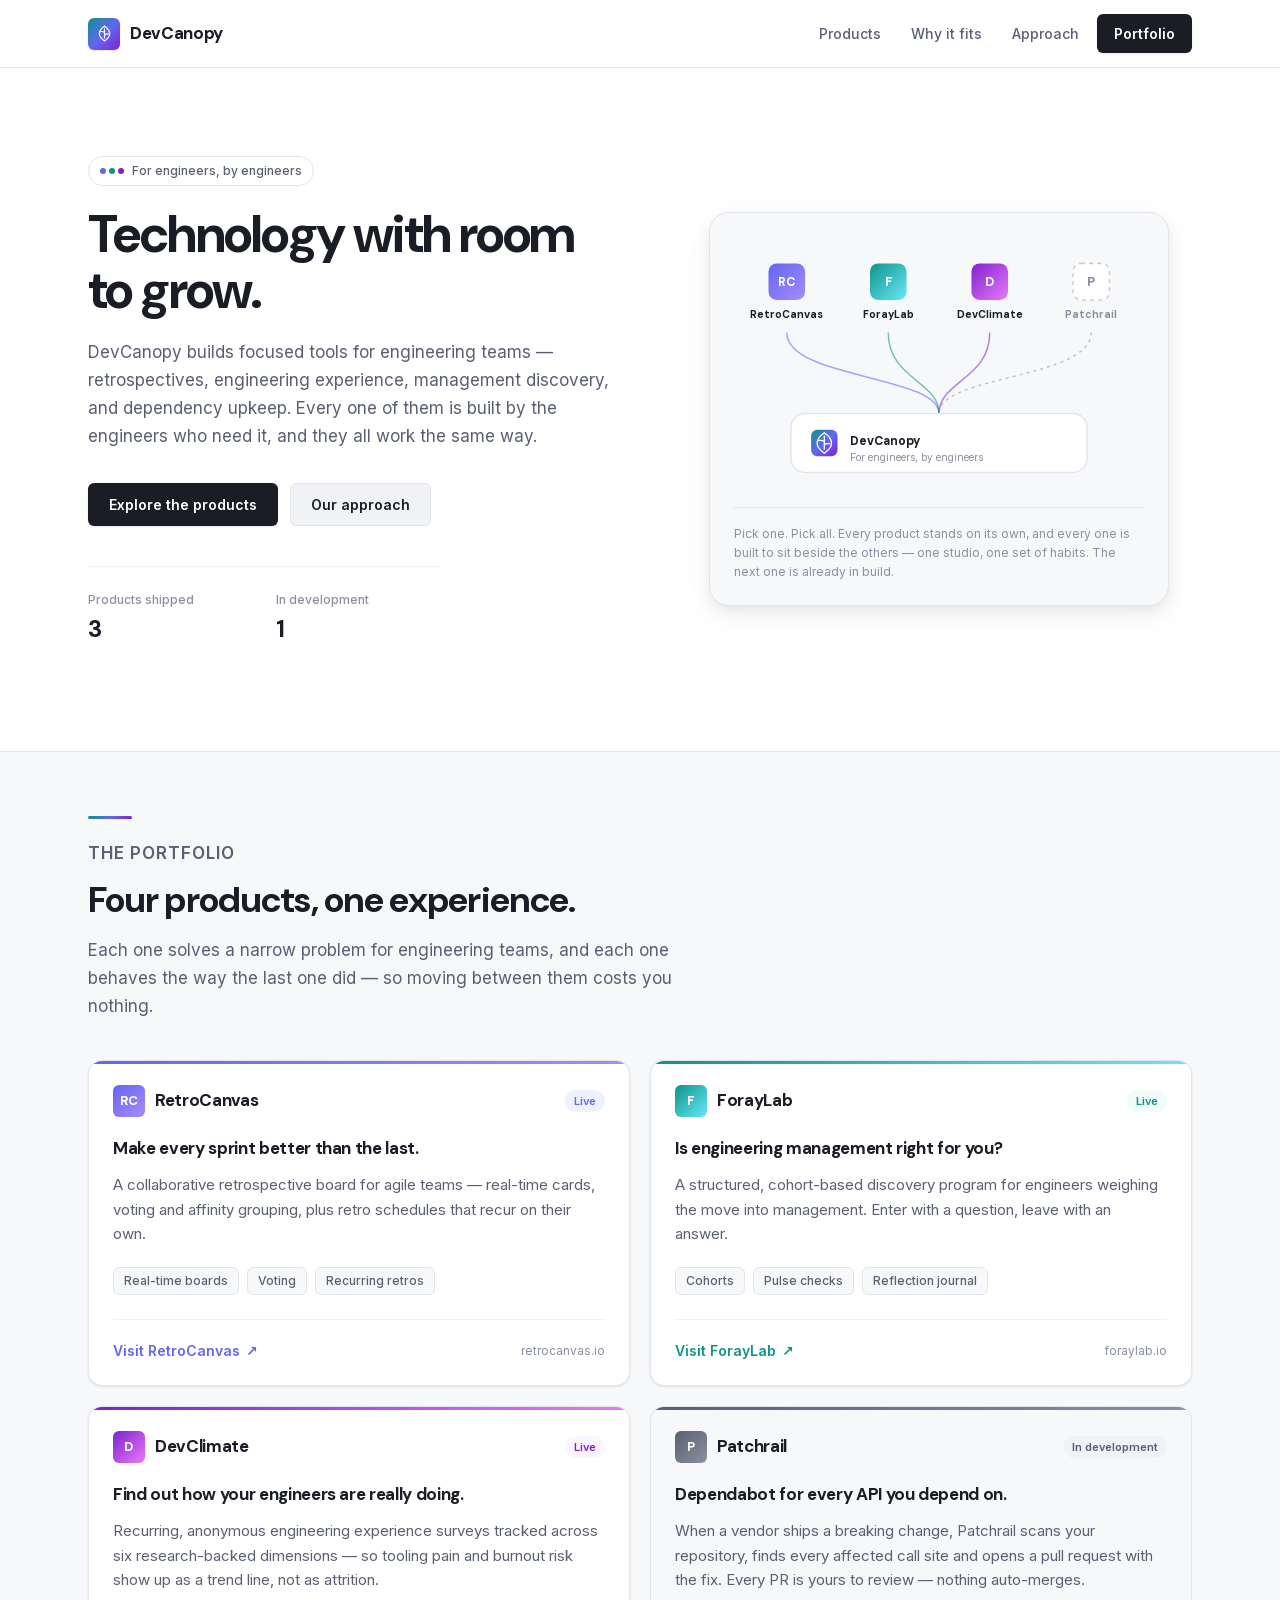
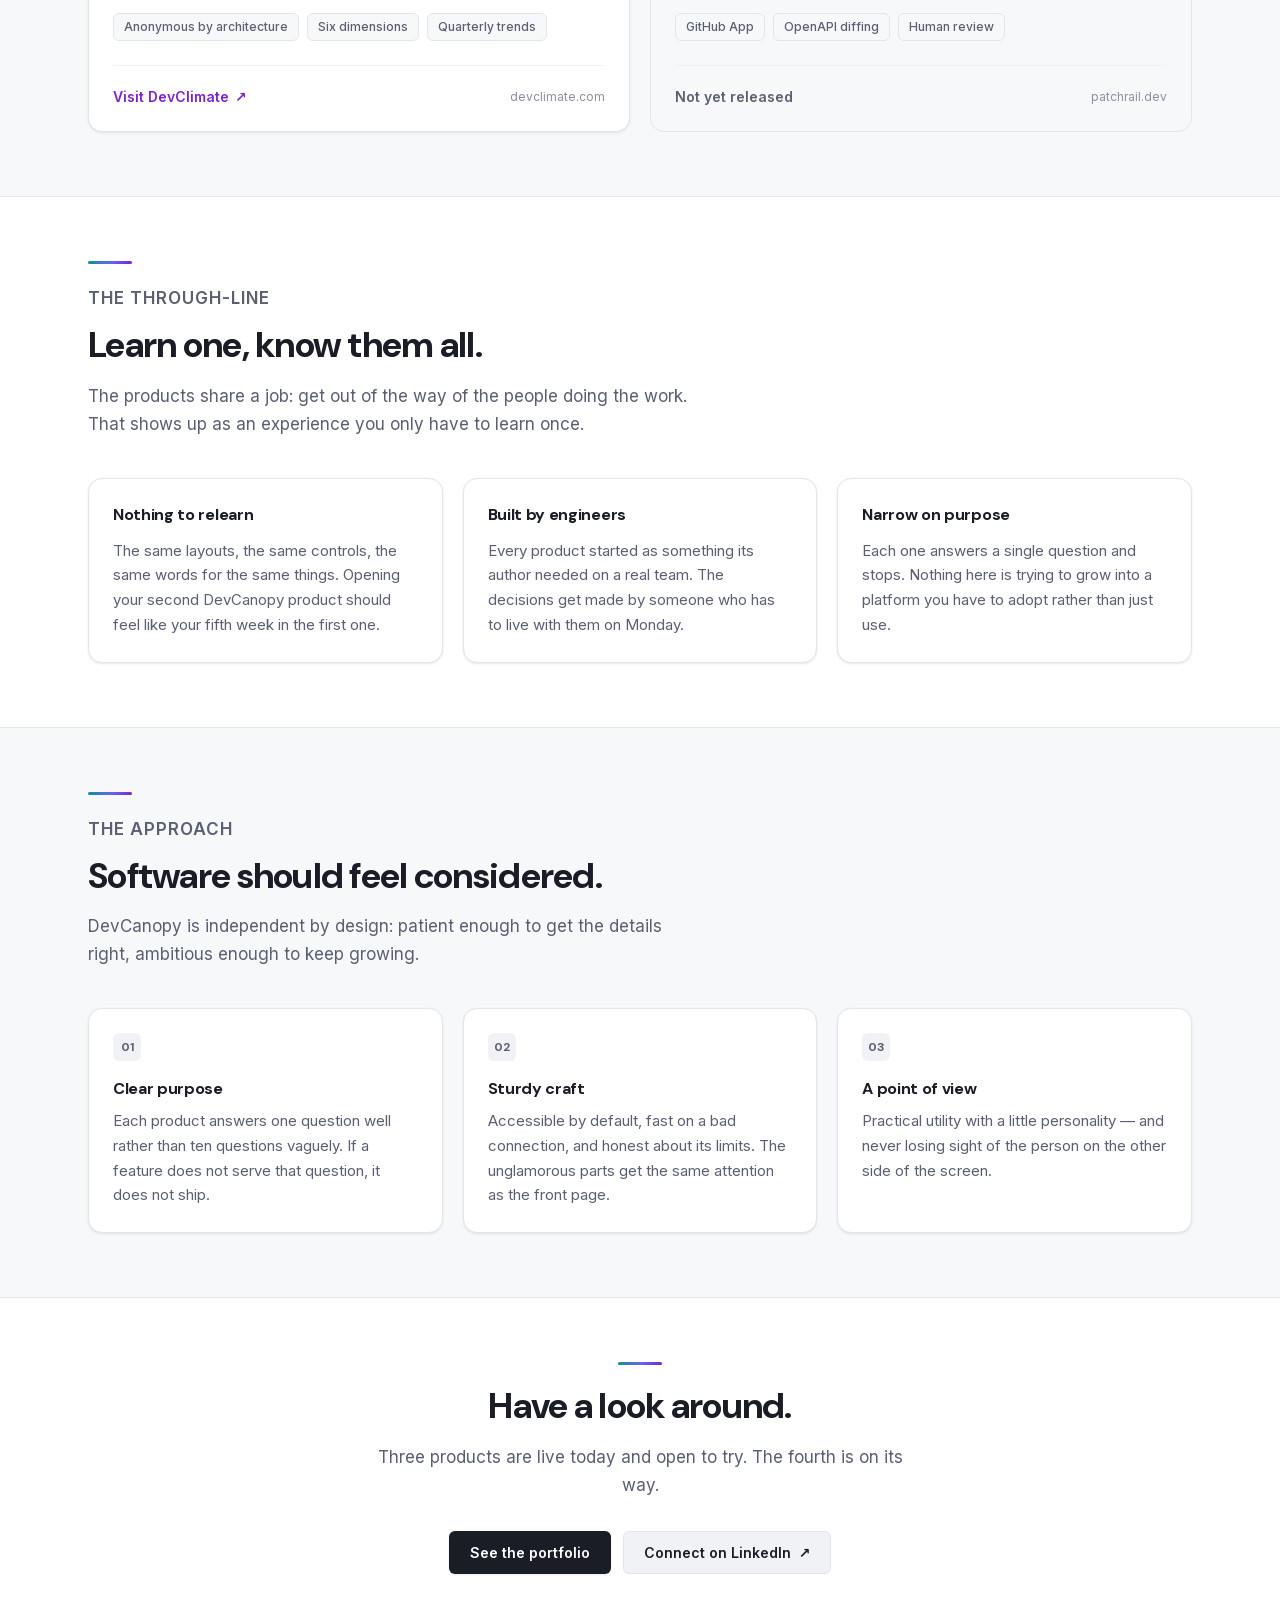
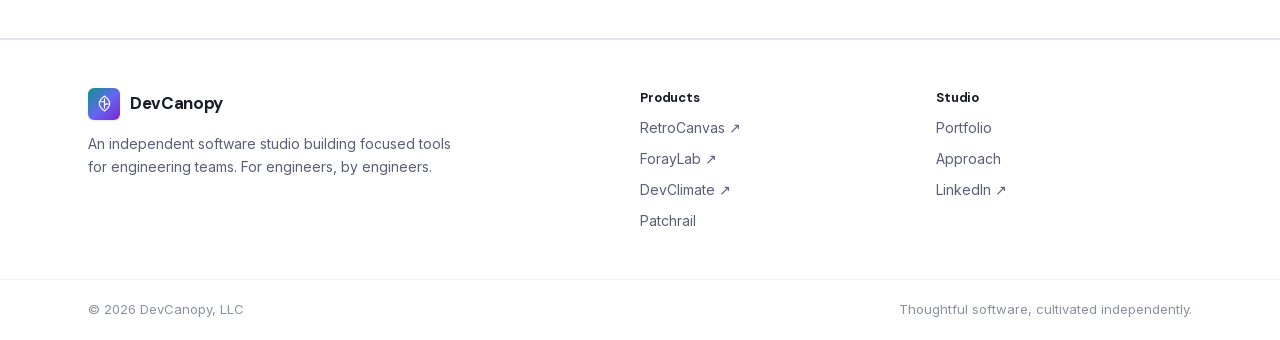
==== commit 0a12a943: "Rewrite the suite caption around choice, not colour The old caption explained the diagram's colour c" ====
--- a/index.html
+++ b/index.html
@@ -62,7 +62,7 @@
               "width": 512,
               "height": 512
             },
-            "sameAs": ["https://linkedin.com/jonathanjwatson"]
+            "sameAs": ["https://linkedin.com/in/jonathanjwatson"]
           },
           {
             "@type": "WebSite",
@@ -274,8 +274,8 @@
             </svg>
 
             <p class="canopy-caption">
-              Four products from one studio. Each keeps its own colour and its own job, and all of
-              them behave the same way — so none of them are strangers.
+              Pick one. Pick all. Every product stands on its own, and every one is built to sit
+              beside the others — one studio, one set of habits. The next one is already in build.
             </p>
           </div>
         </div>
@@ -495,7 +495,7 @@
           </p>
           <div class="hero-actions">
             <a class="btn btn-primary" href="/portfolio/">See the portfolio</a>
-            <a class="btn btn-secondary" href="https://linkedin.com/jonathanjwatson" target="_blank" rel="noreferrer">
+            <a class="btn btn-secondary" href="https://linkedin.com/in/jonathanjwatson" target="_blank" rel="noreferrer">
               Connect on LinkedIn <span aria-hidden="true">↗</span>
             </a>
           </div>
@@ -533,7 +533,7 @@
           <h4>Studio</h4>
           <a href="/portfolio/">Portfolio</a>
           <a href="/about/">Approach</a>
-          <a href="https://linkedin.com/jonathanjwatson" target="_blank" rel="noreferrer">LinkedIn ↗</a>
+          <a href="https://linkedin.com/in/jonathanjwatson" target="_blank" rel="noreferrer">LinkedIn ↗</a>
         </div>
       </div>
 
